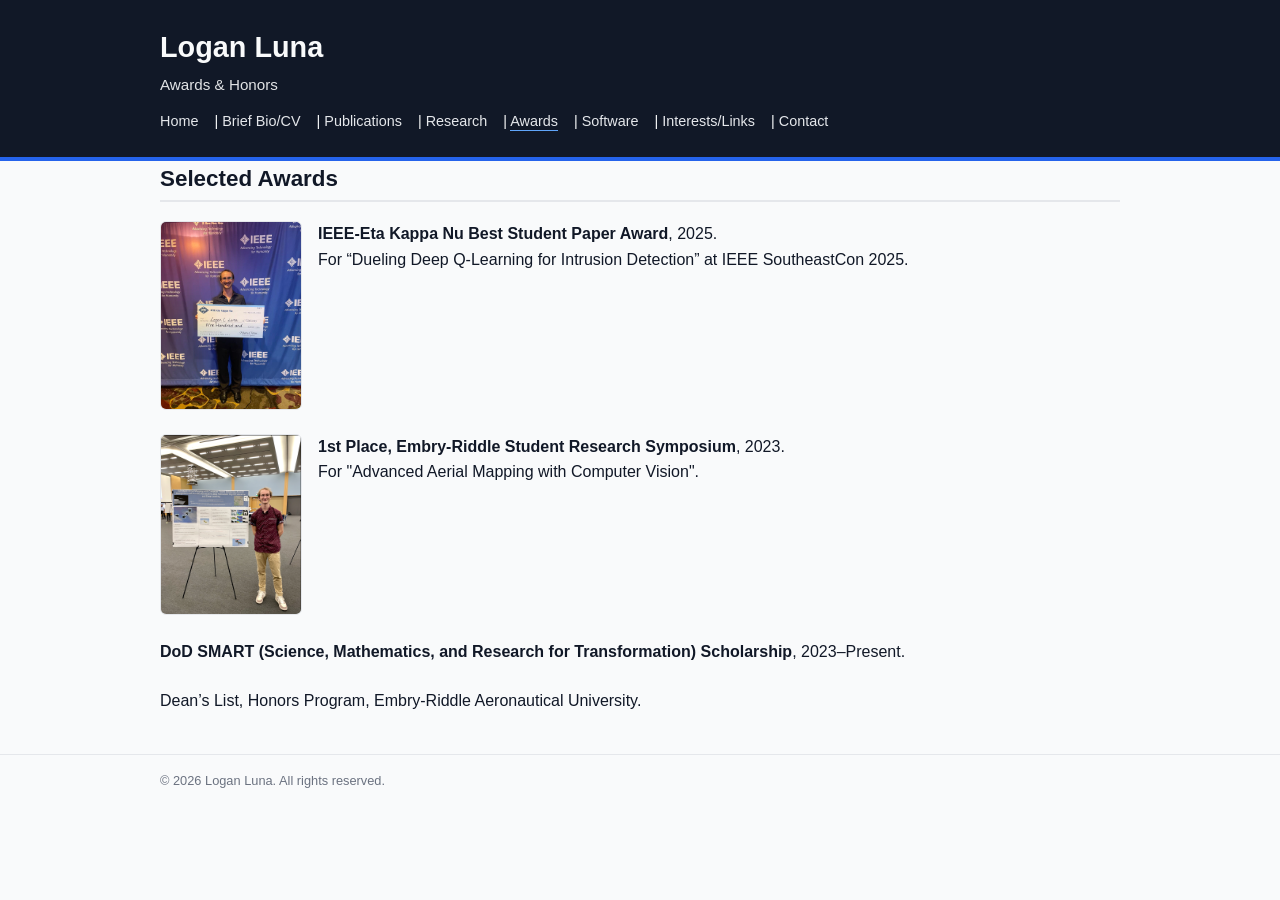
==== awards.html @ 597de24b "Full initial website" ====
<!DOCTYPE html>
<html lang="en">
<head>
  <meta charset="UTF-8">
  <title>Logan Luna – Awards</title>
  <meta name="viewport" content="width=device-width, initial-scale=1">
  <link rel="stylesheet" href="style.css">
</head>
<body>
<header>
  <div class="container">
    <div class="top-bar">
      <div class="name-title">
        <h1>Logan Luna</h1>
        <p>Awards & Honors</p>
      </div>
    </div>
    <nav>
      <a href="index.html">Home</a> |
      <a href="bio.html">Brief Bio/CV</a> |
      <a href="publications.html">Publications</a> |
      <a href="research.html">Research</a> |
      <a href="awards.html" class="active">Awards</a> |
      <a href="software.html">Software</a> |
      <a href="links.html">Interests/Links</a> |
      <a href="contact.html">Contact</a>
    </nav>
  </div>
</header>

<main class="container">
  <section>
    <h2>Selected Awards</h2>
    <ul class="awards-list">

      <!-- IEEE Award -->
      <li class="award-item">
        <img src="pictures/southeastcon.jpg" alt="IEEE SoutheastCon Award" class="award-img">
        <div>
          <span class="item-title">IEEE-Eta Kappa Nu Best Student Paper Award</span>, 2025.<br>
          For “Dueling Deep Q-Learning for Intrusion Detection” at IEEE SoutheastCon 2025.
        </div>
      </li>

      <!-- SRS Award -->
      <li class="award-item">
        <img src="pictures/SRS_LoganLuna.png" alt="Student Research Symposium Award" class="award-img">
        <div>
          <span class="item-title">1st Place, Embry-Riddle Student Research Symposium</span>, 2023.<br>
          For "Advanced Aerial Mapping with Computer Vision".
        </div>
      </li>

      <li class="award-item">
        <div>
          <span class="item-title">DoD SMART (Science, Mathematics, and Research for Transformation) Scholarship</span>, 2023–Present.
        </div>
      </li>

      <li class="award-item">
        <div>
          Dean’s List, Honors Program, Embry-Riddle Aeronautical University.
        </div>
      </li>

    </ul>
  </section>
</main>

<footer>
  <div class="container">
    &copy; <span id="year"></span> Logan Luna. All rights reserved.
  </div>
</footer>

<script>
  document.getElementById("year").textContent = new Date().getFullYear();
</script>

</body>
</html>
---- style.css ----
/* Basic layout and typography */
body {
  font-family: -apple-system, BlinkMacSystemFont, "Segoe UI", sans-serif;
  margin: 0;
  padding: 0;
  background: #f9fafb;
  color: #111827;
  line-height: 1.6;
}

header {
  background: #111827;
  color: #f9fafb;
  padding: 1.5rem 0.5rem;
  border-bottom: 4px solid #2563eb;
}

.container {
  max-width: 960px;
  margin: 0 auto;
  padding: 0 1rem;
}

.top-bar {
  display: flex;
  flex-wrap: wrap;
  align-items: center;
  justify-content: space-between;
  gap: 1rem;
}

.name-title h1 {
  margin: 0;
  font-size: 1.8rem;
}

.name-title p {
  margin: 0.2rem 0 0;
  font-size: 0.95rem;
  opacity: 0.9;
}

nav {
  margin-top: 0.75rem;
  font-size: 0.9rem;
}

nav a {
  color: #e5e7eb;
  text-decoration: none;
  margin-right: 0.75rem;
  border-bottom: 1px solid transparent;
  padding-bottom: 1px;
}

nav a:hover {
  border-color: #fde68a;
}

nav a.active {
  border-color: #60a5fa;
}

main {
  padding: 2rem 0 3rem;
}

section {
  margin-bottom: 2.5rem;
}

section h2 {
  margin-top: 0;
  font-size: 1.4rem;
  border-bottom: 2px solid #e5e7eb;
  padding-bottom: 0.25rem;
}

.two-column {
  display: flex;
  flex-wrap: wrap;
  gap: 1.5rem;
}

.left-column {
  flex: 2;
  min-width: 260px;
}

.right-column {
  flex: 1.4;
  min-width: 220px;
}

.profile-photo {
  width: 100%;
  max-width: 220px;
  border-radius: 4px;
  border: 1px solid #e5e7eb;
  margin-bottom: 0.75rem;
}

ul {
  padding-left: 1.2rem;
  margin-top: 0.25rem;
}

li {
  margin-bottom: 0.25rem;
}

.news-list li {
  margin-bottom: 0.2rem;
}

.subtle {
  font-size: 0.9rem;
  color: #4b5563;
}

.item-title {
  font-weight: 600;
}

.label {
  font-weight: 600;
}

.tagline {
  margin-top: 0.4rem;
  font-size: 0.95rem;
  color: #4b5563;
}

.small {
  font-size: 0.9rem;
}

a {
  color: #1d4ed8;
}

a:hover {
  text-decoration: underline;
}

.contact-list {
  list-style: none;
  padding-left: 0;
}

.contact-list li {
  margin-bottom: 0.2rem;
}

.code-link {
  font-family: "SF Mono", Menlo, Monaco, Consolas, "Liberation Mono",
    "Courier New", monospace;
  font-size: 0.9rem;
  word-break: break-all;
}

footer {
  border-top: 1px solid #e5e7eb;
  padding: 1rem 0;
  font-size: 0.8rem;
  color: #6b7280;
}

@media (max-width: 700px) {
  nav {
    line-height: 1.8;
  }
}

.awards-list {
  list-style: none;
  padding-left: 0;
}

.award-item {
  display: flex;
  align-items: flex-start;
  gap: 1rem;
  margin-bottom: 1.5rem;
}

.award-img {
  width: 140px;
  height: auto;
  border-radius: 6px;
  border: 1px solid #e5e7eb;
}

/* Poster Grid */
.poster-grid {
  display: grid;
  grid-template-columns: repeat(auto-fit, minmax(260px, 1fr));
  gap: 30px;
  margin-top: 25px;
}

/* Poster Container */
.poster-item {
  text-align: center;
  padding: 10px;
}

/* Thumbnail Styling */
.poster-thumb {
  width: 100%;
  max-width: 250px;    /* ensures consistent thumbnail width */
  height: auto;
  max-height: 350px;   /* prevents super tall posters from stretching layout */
  object-fit: contain; /* keeps posters proportional */
  border-radius: 8px;
  border: 1px solid #ccc;
  background: #fafafa;
  box-shadow: 0px 2px 6px rgba(0, 0, 0, 0.15);
  margin: 0 auto;
  display: block;
  cursor: pointer;
  transition: transform 0.2s ease;
}

.poster-thumb:hover {
  transform: scale(1.03);
}

.pdf-container {
  width: 100%;
  height: 900px;           /* adjust as needed */
  margin-top: 20px;
  border: 1px solid #ccc;
}

.pdf-container embed {
  width: 100%;
  height: 100%;
}
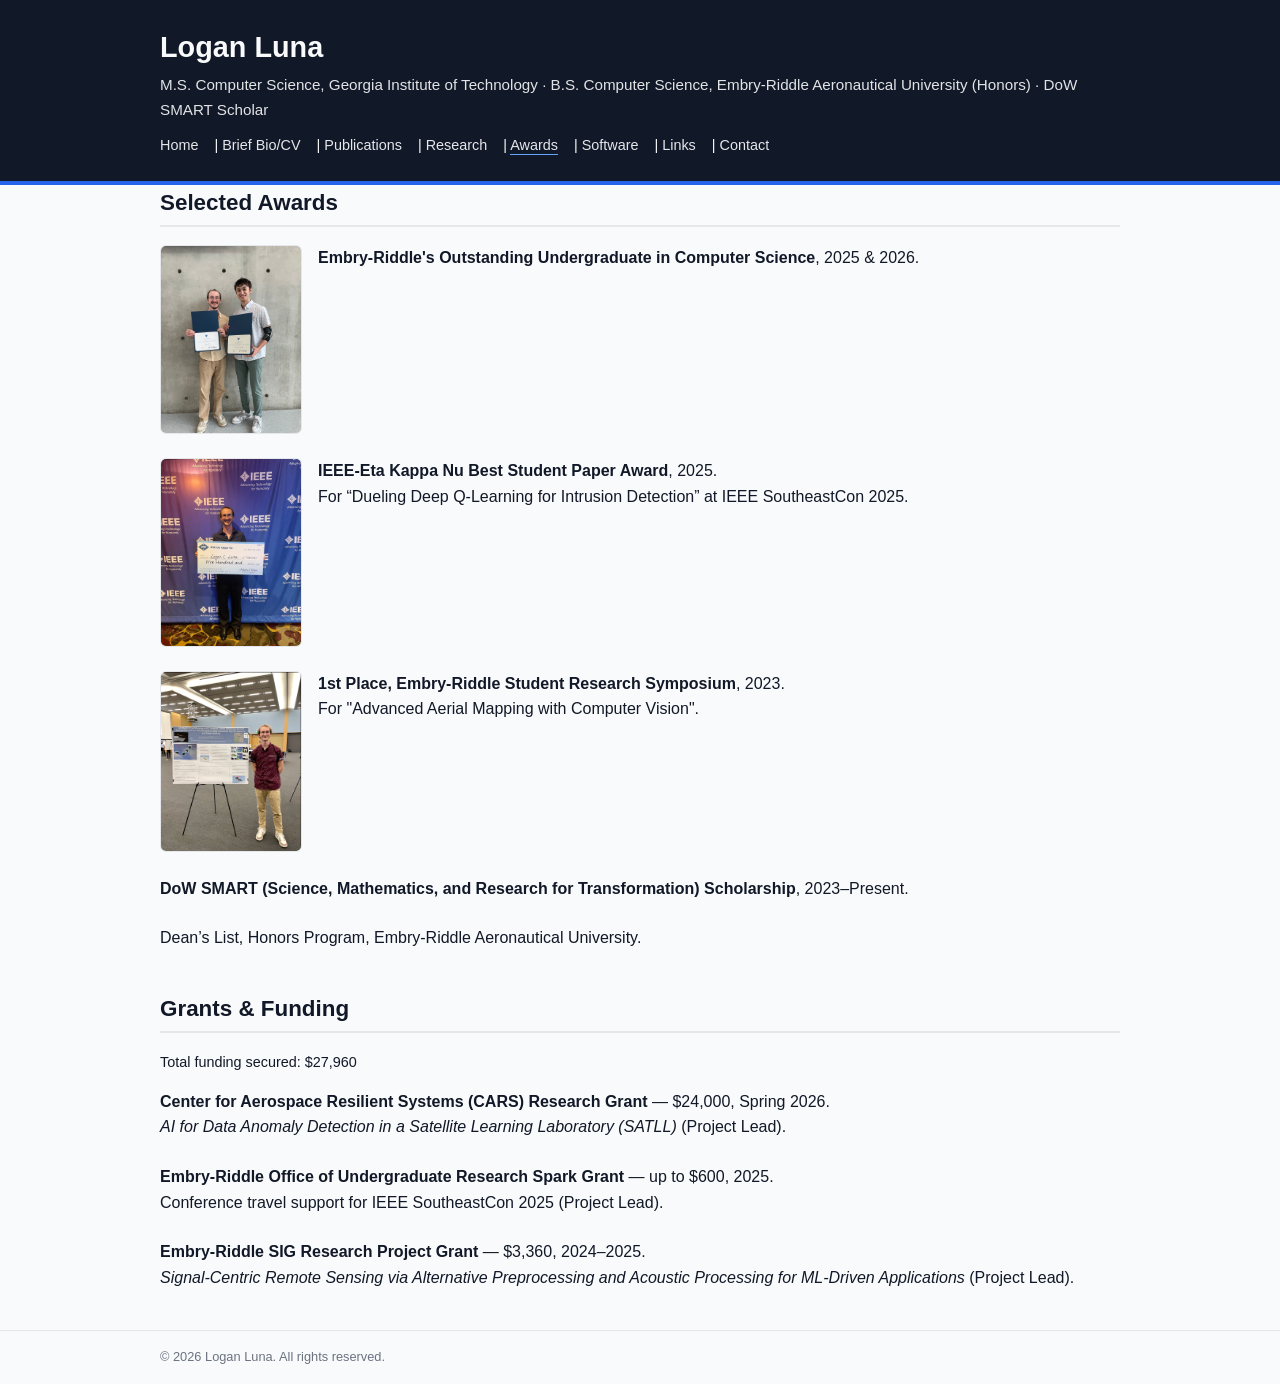
==== commit a5eba153: "Updating for 2026:" ====
--- a/awards.html
+++ b/awards.html
@@ -4,6 +4,16 @@
   <meta charset="UTF-8">
   <title>Logan Luna – Awards</title>
   <meta name="viewport" content="width=device-width, initial-scale=1">
+  <link rel="icon" href="pictures/favicon.svg" type="image/svg+xml">
+  <!-- Google tag (gtag.js) -->
+  <script async src="https://www.googletagmanager.com/gtag/js?id=G-R2EEYCKBCG"></script>
+  <script>
+    window.dataLayer = window.dataLayer || [];
+    function gtag(){dataLayer.push(arguments);}
+    gtag('js', new Date());
+
+    gtag('config', 'G-R2EEYCKBCG');
+  </script>
   <link rel="stylesheet" href="style.css">
 </head>
 <body>
@@ -12,7 +22,7 @@
     <div class="top-bar">
       <div class="name-title">
         <h1>Logan Luna</h1>
-        <p>Awards & Honors</p>
+        <p>M.S. Computer Science, Georgia Institute of Technology · B.S. Computer Science, Embry-Riddle Aeronautical University (Honors) · DoW SMART Scholar</p>
       </div>
     </div>
     <nav>
@@ -22,7 +32,7 @@
       <a href="research.html">Research</a> |
       <a href="awards.html" class="active">Awards</a> |
       <a href="software.html">Software</a> |
-      <a href="links.html">Interests/Links</a> |
+      <a href="links.html">Links</a> |
       <a href="contact.html">Contact</a>
     </nav>
   </div>
@@ -32,6 +42,14 @@
   <section>
     <h2>Selected Awards</h2>
     <ul class="awards-list">
+
+      <!-- Outstanding Undergraduate -->
+      <li class="award-item">
+        <img src="pictures/Outstanding_Award.jpeg" alt="Outstanding Undergraduate in Computer Science Award" class="award-img">
+        <div>
+          <span class="item-title">Embry-Riddle's Outstanding Undergraduate in Computer Science</span>, 2025 &amp; 2026.
+        </div>
+      </li>
 
       <!-- IEEE Award -->
       <li class="award-item">
@@ -53,7 +71,7 @@
 
       <li class="award-item">
         <div>
-          <span class="item-title">DoD SMART (Science, Mathematics, and Research for Transformation) Scholarship</span>, 2023–Present.
+          <span class="item-title">DoW SMART (Science, Mathematics, and Research for Transformation) Scholarship</span>, 2023–Present.
         </div>
       </li>
 
@@ -63,6 +81,31 @@
         </div>
       </li>
 
+    </ul>
+  </section>
+
+  <section>
+    <h2>Grants &amp; Funding</h2>
+    <p class="small">Total funding secured: $27,960</p>
+    <ul class="awards-list">
+      <li class="award-item">
+        <div>
+          <span class="item-title">Center for Aerospace Resilient Systems (CARS) Research Grant</span> — $24,000, Spring 2026.<br>
+          <em>AI for Data Anomaly Detection in a Satellite Learning Laboratory (SATLL)</em> (Project Lead).
+        </div>
+      </li>
+      <li class="award-item">
+        <div>
+          <span class="item-title">Embry-Riddle Office of Undergraduate Research Spark Grant</span> — up to $600, 2025.<br>
+          Conference travel support for IEEE SoutheastCon 2025 (Project Lead).
+        </div>
+      </li>
+      <li class="award-item">
+        <div>
+          <span class="item-title">Embry-Riddle SIG Research Project Grant</span> — $3,360, 2024–2025.<br>
+          <em>Signal-Centric Remote Sensing via Alternative Preprocessing and Acoustic Processing for ML-Driven Applications</em> (Project Lead).
+        </div>
+      </li>
     </ul>
   </section>
 </main>
--- a/style.css
+++ b/style.css
@@ -227,6 +227,25 @@
   transform: scale(1.03);
 }
 
+.bio-photo {
+  width: 100%;
+  max-width: 340px;
+  border-radius: 6px;
+  border: 1px solid #e5e7eb;
+  display: block;
+  margin: 0.75rem 0;
+}
+
+.banner-photo {
+  width: 100%;
+  max-width: 100%;
+  height: auto;
+  border-radius: 6px;
+  border: 1px solid #e5e7eb;
+  display: block;
+  margin-bottom: 1rem;
+}
+
 .pdf-container {
   width: 100%;
   height: 900px;           /* adjust as needed */
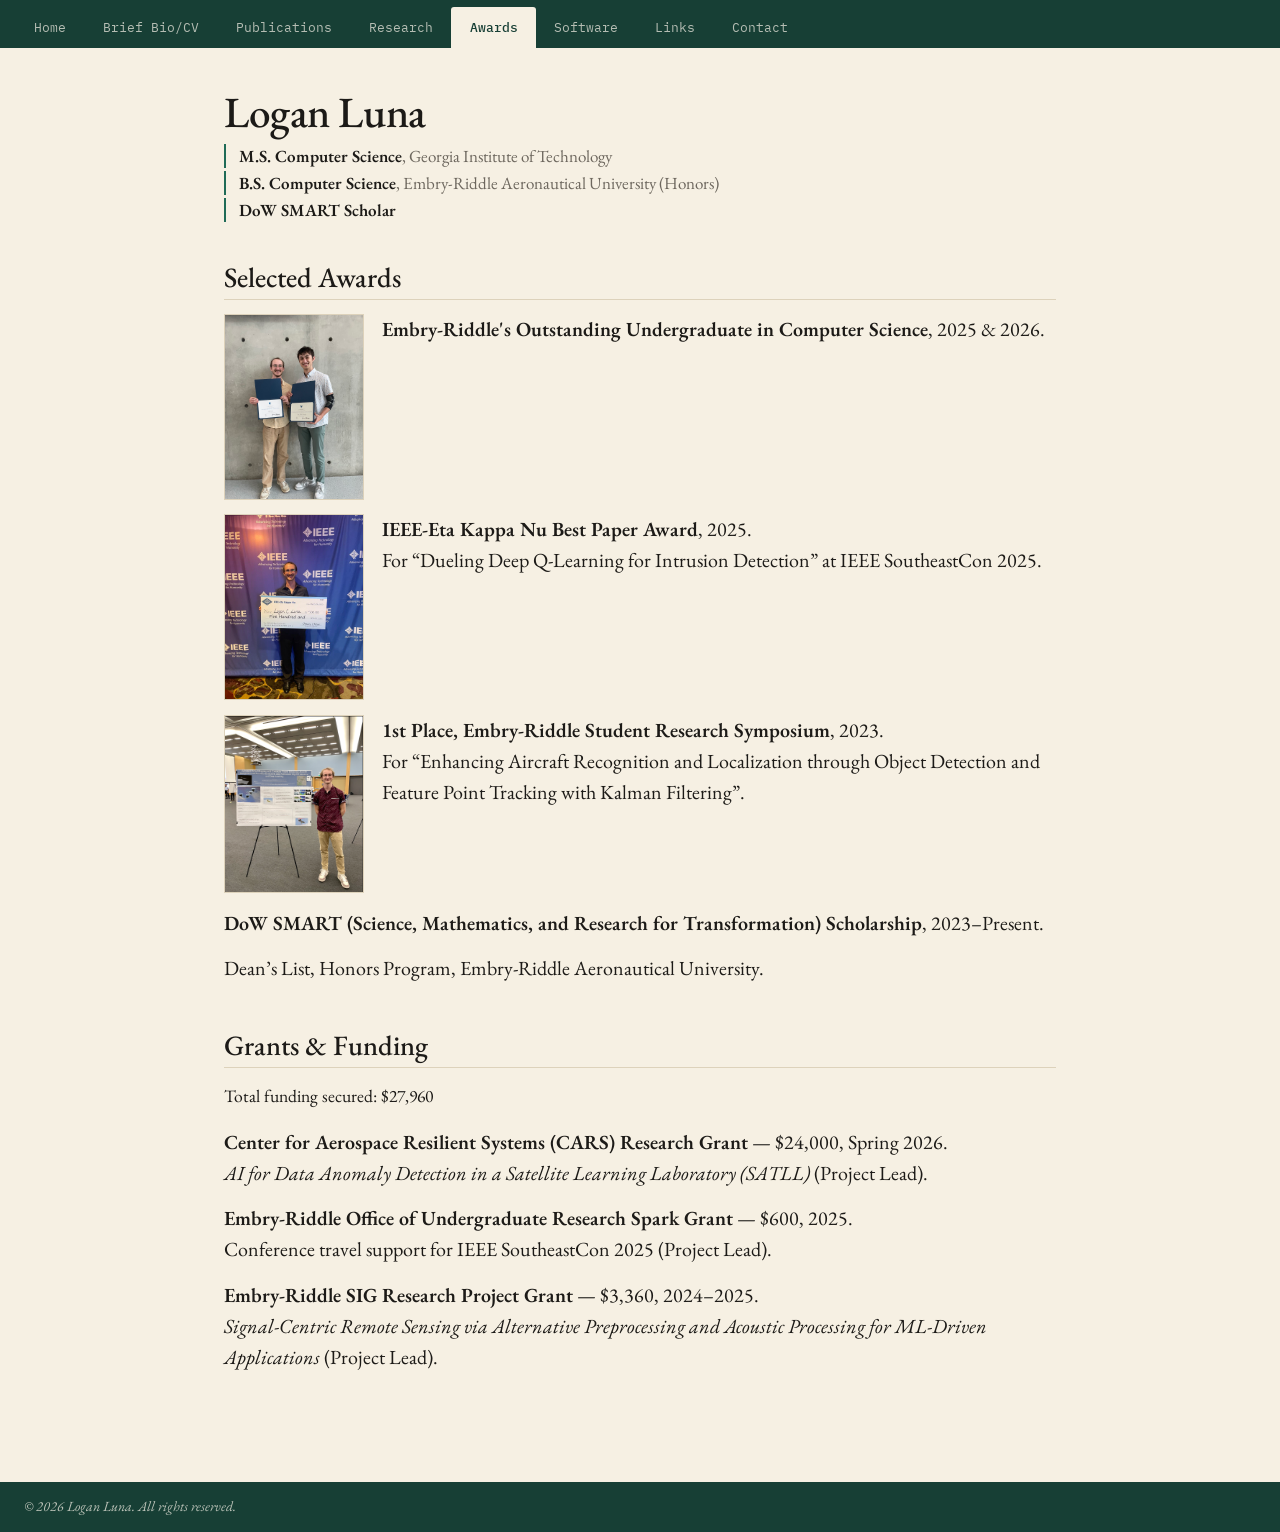
==== commit 1ff1276c: "New styling" ====
--- a/awards.html
+++ b/awards.html
@@ -14,31 +14,33 @@
 
     gtag('config', 'G-R2EEYCKBCG');
   </script>
+  <link rel="preconnect" href="https://fonts.googleapis.com">
+  <link rel="preconnect" href="https://fonts.gstatic.com" crossorigin>
+  <link href="https://fonts.googleapis.com/css2?family=EB+Garamond:ital,wght@0,400;0,500;0,600;1,400&family=IBM+Plex+Mono:wght@400;500&display=swap" rel="stylesheet">
   <link rel="stylesheet" href="style.css">
 </head>
 <body>
-<header>
-  <div class="container">
-    <div class="top-bar">
-      <div class="name-title">
-        <h1>Logan Luna</h1>
-        <p>M.S. Computer Science, Georgia Institute of Technology · B.S. Computer Science, Embry-Riddle Aeronautical University (Honors) · DoW SMART Scholar</p>
-      </div>
-    </div>
-    <nav>
-      <a href="index.html">Home</a> |
-      <a href="bio.html">Brief Bio/CV</a> |
-      <a href="publications.html">Publications</a> |
-      <a href="research.html">Research</a> |
-      <a href="awards.html" class="active">Awards</a> |
-      <a href="software.html">Software</a> |
-      <a href="links.html">Links</a> |
-      <a href="contact.html">Contact</a>
-    </nav>
-  </div>
-</header>
+<nav class="tabs" aria-label="Site">
+  <a href="index.html">Home</a>
+  <a href="bio.html">Brief Bio/CV</a>
+  <a href="publications.html">Publications</a>
+  <a href="research.html">Research</a>
+  <a href="awards.html" class="on" aria-current="page">Awards</a>
+  <a href="software.html">Software</a>
+  <a href="links.html">Links</a>
+  <a href="contact.html">Contact</a>
+</nav>
 
-<main class="container">
+<main class="page">
+  <header class="page-head">
+    <a class="site-name" href="index.html">Logan Luna</a>
+    <ul class="role">
+      <li><b>M.S. Computer Science</b>, Georgia Institute of Technology</li>
+      <li><b>B.S. Computer Science</b>, Embry-Riddle Aeronautical University (Honors)</li>
+      <li><b>DoW SMART Scholar</b></li>
+    </ul>
+  </header>
+
   <section>
     <h2>Selected Awards</h2>
     <ul class="awards-list">
@@ -55,7 +57,7 @@
       <li class="award-item">
         <img src="pictures/southeastcon.jpg" alt="IEEE SoutheastCon Award" class="award-img">
         <div>
-          <span class="item-title">IEEE-Eta Kappa Nu Best Student Paper Award</span>, 2025.<br>
+          <span class="item-title">IEEE-Eta Kappa Nu Best Paper Award</span>, 2025.<br>
           For “Dueling Deep Q-Learning for Intrusion Detection” at IEEE SoutheastCon 2025.
         </div>
       </li>
@@ -65,7 +67,7 @@
         <img src="pictures/SRS_LoganLuna.png" alt="Student Research Symposium Award" class="award-img">
         <div>
           <span class="item-title">1st Place, Embry-Riddle Student Research Symposium</span>, 2023.<br>
-          For "Advanced Aerial Mapping with Computer Vision".
+          For “Enhancing Aircraft Recognition and Localization through Object Detection and Feature Point Tracking with Kalman Filtering”.
         </div>
       </li>
 
@@ -96,7 +98,7 @@
       </li>
       <li class="award-item">
         <div>
-          <span class="item-title">Embry-Riddle Office of Undergraduate Research Spark Grant</span> — up to $600, 2025.<br>
+          <span class="item-title">Embry-Riddle Office of Undergraduate Research Spark Grant</span> — $600, 2025.<br>
           Conference travel support for IEEE SoutheastCon 2025 (Project Lead).
         </div>
       </li>
@@ -111,9 +113,7 @@
 </main>
 
 <footer>
-  <div class="container">
-    &copy; <span id="year"></span> Logan Luna. All rights reserved.
-  </div>
+  &copy; <span id="year"></span> Logan Luna. All rights reserved.
 </footer>
 
 <script>
--- a/style.css
+++ b/style.css
@@ -1,259 +1,207 @@
-/* Basic layout and typography */
+/* ---------- Tokens ---------- */
+:root {
+  --paper: #f6f0e3;
+  --panel: #ece3cf;
+  --deep: #173f35;
+  --deep-ink: #f3efe4;
+  --ink: #1c1a17;
+  --soft: #6d675e;
+  --rule: #ddd2bb;
+  --accent: #1f6b57;
+  --pending: #b7791f;
+  --serif: "EB Garamond", Garamond, Georgia, serif;
+  --mono: "IBM Plex Mono", ui-monospace, Menlo, monospace;
+}
+
+/* ---------- Base ---------- */
+* { box-sizing: border-box; }
+html { -webkit-text-size-adjust: 100%; }
 body {
-  font-family: -apple-system, BlinkMacSystemFont, "Segoe UI", sans-serif;
   margin: 0;
-  padding: 0;
-  background: #f9fafb;
-  color: #111827;
-  line-height: 1.6;
-}
-
-header {
-  background: #111827;
-  color: #f9fafb;
-  padding: 1.5rem 0.5rem;
-  border-bottom: 4px solid #2563eb;
-}
-
-.container {
-  max-width: 960px;
-  margin: 0 auto;
-  padding: 0 1rem;
-}
-
-.top-bar {
+  min-height: 100vh;
   display: flex;
-  flex-wrap: wrap;
-  align-items: center;
-  justify-content: space-between;
-  gap: 1rem;
-}
-
-.name-title h1 {
-  margin: 0;
-  font-size: 1.8rem;
-}
-
-.name-title p {
-  margin: 0.2rem 0 0;
-  font-size: 0.95rem;
-  opacity: 0.9;
-}
-
-nav {
-  margin-top: 0.75rem;
-  font-size: 0.9rem;
-}
-
-nav a {
-  color: #e5e7eb;
-  text-decoration: none;
-  margin-right: 0.75rem;
-  border-bottom: 1px solid transparent;
-  padding-bottom: 1px;
-}
-
-nav a:hover {
-  border-color: #fde68a;
-}
-
-nav a.active {
-  border-color: #60a5fa;
-}
-
-main {
-  padding: 2rem 0 3rem;
-}
-
-section {
-  margin-bottom: 2.5rem;
-}
-
-section h2 {
-  margin-top: 0;
-  font-size: 1.4rem;
-  border-bottom: 2px solid #e5e7eb;
-  padding-bottom: 0.25rem;
-}
-
-.two-column {
+  flex-direction: column;
+  background: var(--paper);
+  color: var(--ink);
+  font-family: var(--serif);
+  font-size: 20px;
+  line-height: 1.55;
+}
+a { color: var(--accent); text-decoration: none; border-bottom: 1px solid rgba(31, 107, 87, .45); }
+a:hover { border-bottom-color: var(--accent); }
+a:has(> img) { border-bottom: 0; }
+p { margin: 0 0 1em; }
+ul, ol { padding-left: 1.3rem; margin: .25rem 0 1em; }
+li { margin-bottom: .35rem; }
+img { max-width: 100%; height: auto; }
+
+/* ---------- Tab navigation ---------- */
+.tabs {
   display: flex;
-  flex-wrap: wrap;
-  gap: 1.5rem;
-}
-
-.left-column {
-  flex: 2;
-  min-width: 260px;
-}
-
-.right-column {
-  flex: 1.4;
-  min-width: 220px;
-}
-
-.profile-photo {
-  width: 100%;
-  max-width: 220px;
-  border-radius: 4px;
-  border: 1px solid #e5e7eb;
-  margin-bottom: 0.75rem;
-}
-
-ul {
-  padding-left: 1.2rem;
-  margin-top: 0.25rem;
-}
-
-li {
-  margin-bottom: 0.25rem;
-}
-
-.news-list li {
-  margin-bottom: 0.2rem;
-}
-
-.subtle {
-  font-size: 0.9rem;
-  color: #4b5563;
-}
-
-.item-title {
-  font-weight: 600;
-}
-
-.label {
-  font-weight: 600;
-}
-
-.tagline {
-  margin-top: 0.4rem;
-  font-size: 0.95rem;
-  color: #4b5563;
-}
-
-.small {
-  font-size: 0.9rem;
-}
-
-a {
-  color: #1d4ed8;
-}
-
-a:hover {
-  text-decoration: underline;
-}
-
-.contact-list {
-  list-style: none;
-  padding-left: 0;
-}
-
-.contact-list li {
-  margin-bottom: 0.2rem;
-}
-
-.code-link {
-  font-family: "SF Mono", Menlo, Monaco, Consolas, "Liberation Mono",
-    "Courier New", monospace;
-  font-size: 0.9rem;
-  word-break: break-all;
-}
-
-footer {
-  border-top: 1px solid #e5e7eb;
-  padding: 1rem 0;
-  font-size: 0.8rem;
-  color: #6b7280;
-}
-
-@media (max-width: 700px) {
-  nav {
-    line-height: 1.8;
-  }
-}
-
-.awards-list {
-  list-style: none;
-  padding-left: 0;
-}
-
-.award-item {
-  display: flex;
-  align-items: flex-start;
-  gap: 1rem;
-  margin-bottom: 1.5rem;
-}
-
-.award-img {
-  width: 140px;
-  height: auto;
-  border-radius: 6px;
-  border: 1px solid #e5e7eb;
-}
-
-/* Poster Grid */
+  overflow-x: auto;
+  scrollbar-width: none;
+  background: var(--deep);
+  font-family: var(--mono);
+  font-size: 13px;
+  padding: .45rem 1rem 0;
+}
+.tabs::-webkit-scrollbar { display: none; }
+.tabs a {
+  flex: none;
+  padding: .65rem 1.15rem;
+  color: rgba(243, 239, 228, .72);
+  border: 0;
+  border-radius: 3px 3px 0 0;
+}
+.tabs a:hover { color: var(--deep-ink); background: rgba(255, 255, 255, .08); }
+.tabs a.on { color: var(--deep); background: var(--paper); font-weight: 500; }
+
+/* ---------- Shared type ---------- */
+h1 { font-weight: 500; font-size: clamp(2.6rem, 6vw, 3.6rem); line-height: 1; margin: 0 0 .5rem; letter-spacing: -.01em; }
+.role { list-style: none; padding: 0; margin: .5rem 0 2.2rem; font-size: 18px; line-height: 1.45; color: var(--soft); }
+.role li { margin: 0 0 .15rem; padding-left: .8rem; border-left: 2px solid var(--accent); }
+.role b { color: var(--ink); font-weight: 600; }
+
+/* small-caps green label heading (home h2, subpage h3) */
+.home h2,
+.page h3 {
+  font-weight: 500; font-size: 1.05rem;
+  font-variant: small-caps; text-transform: lowercase; letter-spacing: .06em;
+  color: var(--accent);
+  margin: 2.2rem 0 .4rem;
+}
+
+/* ---------- Home ---------- */
+body > main, .wrap { flex: 1 0 auto; width: 100%; }
+/* panel runs to the right edge; content stays centered in a 1180px frame */
+.wrap {
+  display: grid;
+  grid-template-columns: minmax(0, 1fr) max(360px, calc((100vw - 1180px) / 2 + 360px));
+}
+.home { padding: 3rem 3.5rem 4rem max(3.5rem, calc((100vw - 1180px) / 2 + 3.5rem)); min-width: 0; }
+.side > .sticky { max-width: 310px; }
+.home > * { max-width: 640px; }
+.lede::first-line { font-variant: small-caps; letter-spacing: .03em; }
+
+ol.dirs { padding-left: 1.4rem; }
+ol.dirs li { padding-left: .2rem; }
+ol.dirs li::marker { font-family: var(--mono); font-size: .7em; color: var(--accent); font-weight: 500; }
+
+.side {
+  background: var(--panel);
+  border-left: 1px solid var(--rule);
+  padding: 2.4rem 1.6rem 3rem;
+}
+.sticky { position: sticky; top: 1.5rem; }
+.side-label {
+  font-family: var(--mono); font-size: 11.5px; font-weight: 500;
+  color: var(--accent); letter-spacing: .04em; text-transform: uppercase;
+  margin: 1.8rem 0 .6rem;
+}
+.photo { display: block; width: 100%; max-width: 220px; border: 1px solid var(--rule); }
+
+.contact { list-style: none; padding: 0; margin: 0; font-size: 16.5px; }
+.contact li { display: grid; grid-template-columns: 4.8rem 1fr; padding: .12rem 0; margin: 0; }
+.contact span { font-family: var(--mono); font-size: 12px; color: var(--soft); padding-top: .2rem; }
+.contact a { overflow-wrap: anywhere; }
+
+.news { list-style: none; margin: 0; padding: 0; max-height: 470px; overflow-y: auto; }
+.news li {
+  border-left: 2px solid var(--accent);
+  padding: .1rem 0 .1rem .85rem;
+  margin-bottom: .75rem;
+  font-size: 16.5px;
+  line-height: 1.4;
+}
+.news li.pending { border-left-color: var(--pending); }
+.news time { display: block; font-family: var(--mono); font-size: 11.5px; color: var(--soft); }
+
+/* ---------- Subpages ---------- */
+.page { max-width: 880px; margin: 0 auto; padding: 2.6rem 1.5rem 4rem; }
+.page-head { margin-bottom: 2.4rem; }
+.page-head .site-name {
+  font-size: clamp(2rem, 5vw, 2.7rem); font-weight: 500; line-height: 1;
+  color: var(--ink); border: 0; letter-spacing: -.01em;
+}
+.page-head .role { margin: .5rem 0 0; font-size: 17px; }
+
+.page section { margin-bottom: 2.8rem; }
+.page h2 {
+  font-weight: 500;
+  font-size: 1.75rem;
+  line-height: 1.15;
+  margin: 0 0 .9rem;
+  padding-bottom: .35rem;
+  border-bottom: 1px solid var(--rule);
+}
+.page > section > ul > li,
+.page section > ul > li { margin-bottom: .9rem; }
+
+/* ---------- Legacy content classes ---------- */
+.item-title { font-weight: 600; }
+.label { font-weight: 600; }
+.small { font-size: .88em; }
+.subtle { font-size: .9em; color: var(--soft); }
+.code-link, .code-link a { font-family: var(--mono); font-size: 13.5px; word-break: break-all; }
+
+.contact-list { list-style: none; padding-left: 0; }
+
+.awards-list { list-style: none; padding-left: 0; }
+.award-item { display: flex; align-items: flex-start; gap: 1.1rem; margin-bottom: 1.4rem; }
+.award-img { width: 140px; flex: none; border: 1px solid var(--rule); }
+
+.bio-photo { width: 100%; max-width: 360px; display: block; margin: .8rem 0 1.2rem; border: 1px solid var(--rule); }
+.banner-photo { width: 100%; display: block; margin-bottom: 1rem; border: 1px solid var(--rule); }
+
+.pdf-container { width: 100%; height: 900px; margin-top: 1.2rem; border: 1px solid var(--rule); }
+.pdf-container embed { width: 100%; height: 100%; }
+
 .poster-grid {
   display: grid;
-  grid-template-columns: repeat(auto-fit, minmax(260px, 1fr));
-  gap: 30px;
-  margin-top: 25px;
-}
-
-/* Poster Container */
-.poster-item {
-  text-align: center;
-  padding: 10px;
-}
-
-/* Thumbnail Styling */
+  grid-template-columns: repeat(auto-fill, minmax(250px, 1fr));
+  gap: 2rem 1.6rem;
+  margin-top: 1.5rem;
+}
+.poster-item { display: flex; flex-direction: column; }
+.poster-item h3 {
+  font-size: 1.05rem; font-weight: 600; font-variant: normal; text-transform: none;
+  letter-spacing: 0; color: var(--ink); line-height: 1.25; margin: 0 0 .4rem;
+}
+.poster-item p { font-size: 16px; line-height: 1.45; color: var(--soft); }
+.poster-item a { margin-top: auto; }
 .poster-thumb {
+  display: block;
   width: 100%;
-  max-width: 250px;    /* ensures consistent thumbnail width */
-  height: auto;
-  max-height: 350px;   /* prevents super tall posters from stretching layout */
-  object-fit: contain; /* keeps posters proportional */
-  border-radius: 8px;
-  border: 1px solid #ccc;
-  background: #fafafa;
-  box-shadow: 0px 2px 6px rgba(0, 0, 0, 0.15);
-  margin: 0 auto;
-  display: block;
-  cursor: pointer;
-  transition: transform 0.2s ease;
-}
-
-.poster-thumb:hover {
-  transform: scale(1.03);
-}
-
-.bio-photo {
-  width: 100%;
-  max-width: 340px;
-  border-radius: 6px;
-  border: 1px solid #e5e7eb;
-  display: block;
-  margin: 0.75rem 0;
-}
-
-.banner-photo {
-  width: 100%;
-  max-width: 100%;
-  height: auto;
-  border-radius: 6px;
-  border: 1px solid #e5e7eb;
-  display: block;
-  margin-bottom: 1rem;
-}
-
-.pdf-container {
-  width: 100%;
-  height: 900px;           /* adjust as needed */
-  margin-top: 20px;
-  border: 1px solid #ccc;
-}
-
-.pdf-container embed {
-  width: 100%;
-  height: 100%;
-}
+  max-height: 340px;
+  object-fit: contain;
+  background: var(--panel);
+  border: 1px solid var(--rule);
+  transition: border-color .15s;
+}
+.poster-thumb:hover { border-color: var(--accent); }
+
+/* ---------- Footer ---------- */
+footer {
+  background: var(--deep);
+  padding: .9rem 1.5rem;
+  font-size: 14px; font-style: italic; color: rgba(243, 239, 228, .75);
+}
+
+/* ---------- Responsive ---------- */
+@media (max-width: 920px) {
+  .wrap { grid-template-columns: 1fr; }
+  .home { padding: 2.2rem 1.5rem 2.5rem; }
+  .side > .sticky { max-width: none; }
+  .side { border-left: 0; border-top: 1px solid var(--rule); }
+  .sticky { position: static; }
+  .news { max-height: none; }
+}
+@media (max-width: 560px) {
+  body { font-size: 18.5px; }
+  .home { padding: 1.8rem 16px 2rem; }
+  .side { padding: 1.8rem 16px 2.2rem; }
+  .page { padding: 1.8rem 16px 3rem; }
+  footer { padding: .8rem 16px; }
+  .award-item { flex-direction: column; }
+  .pdf-container { height: 70vh; }
+}
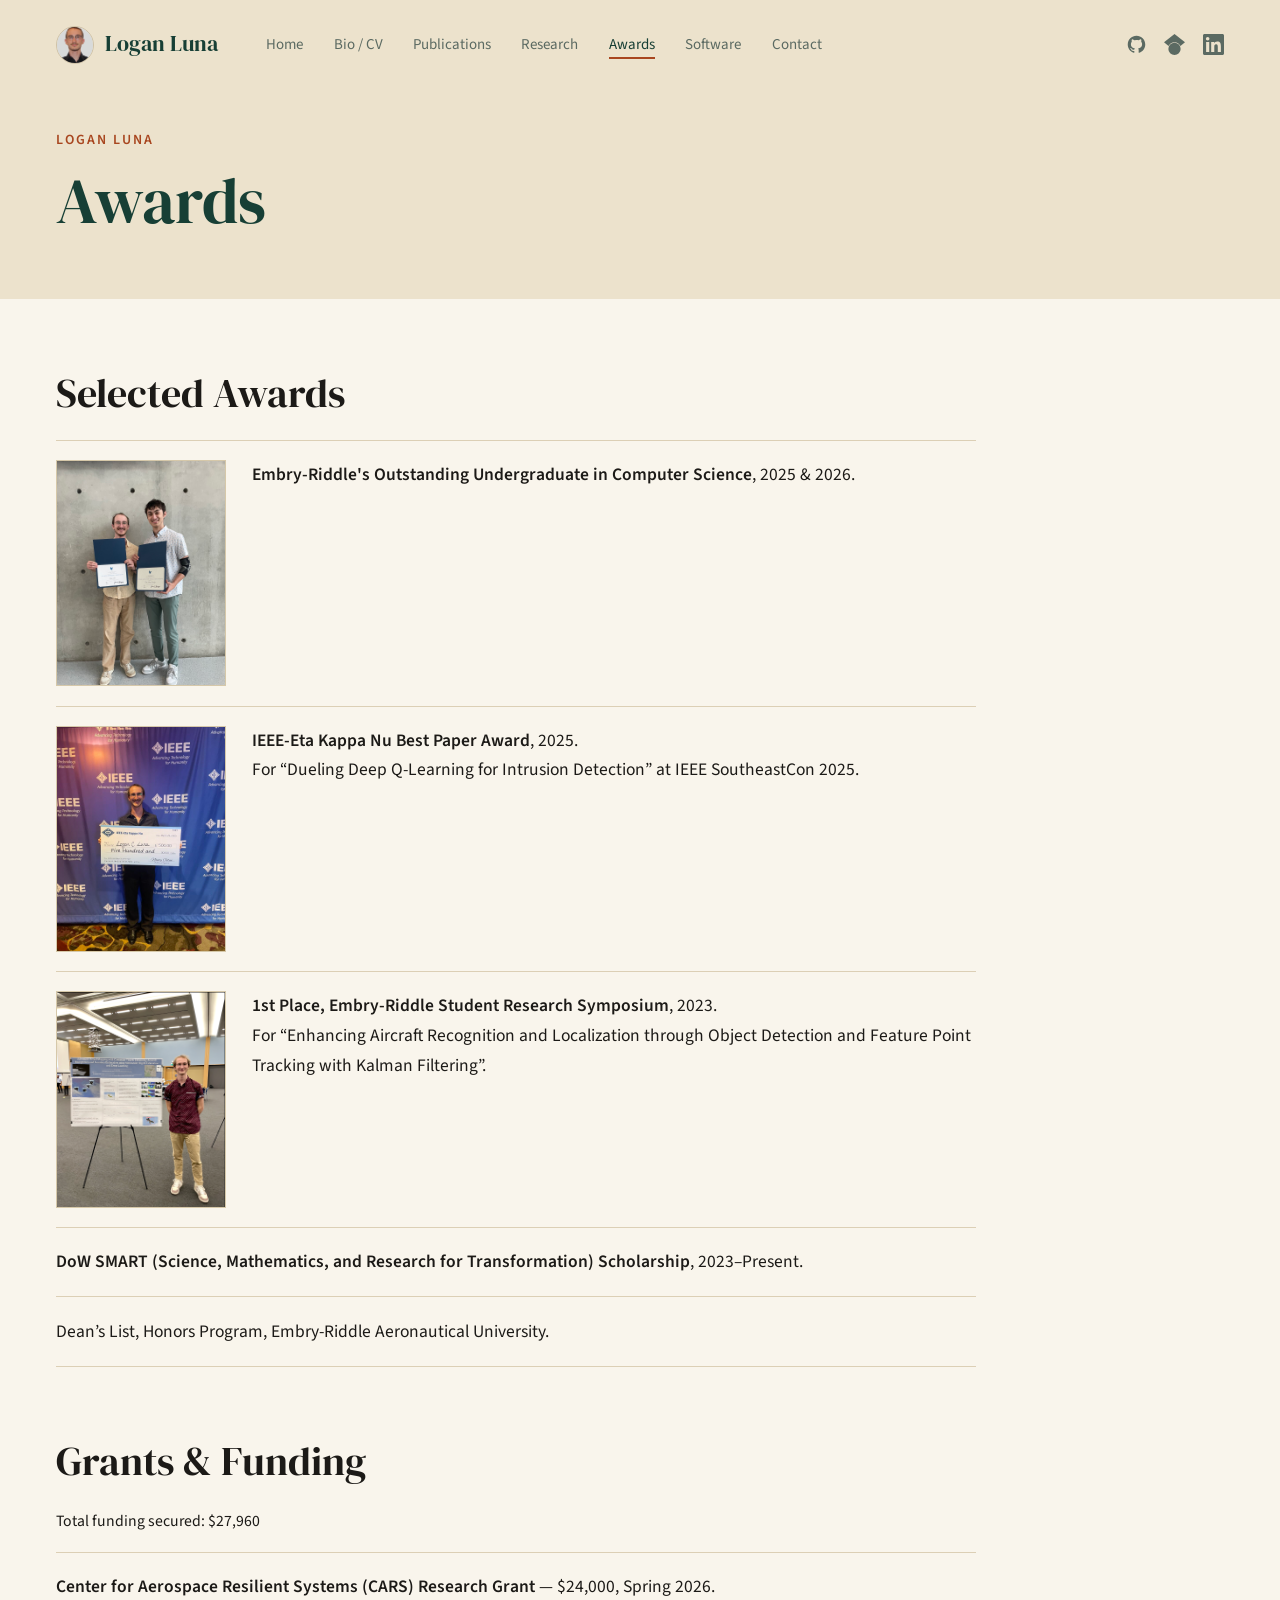
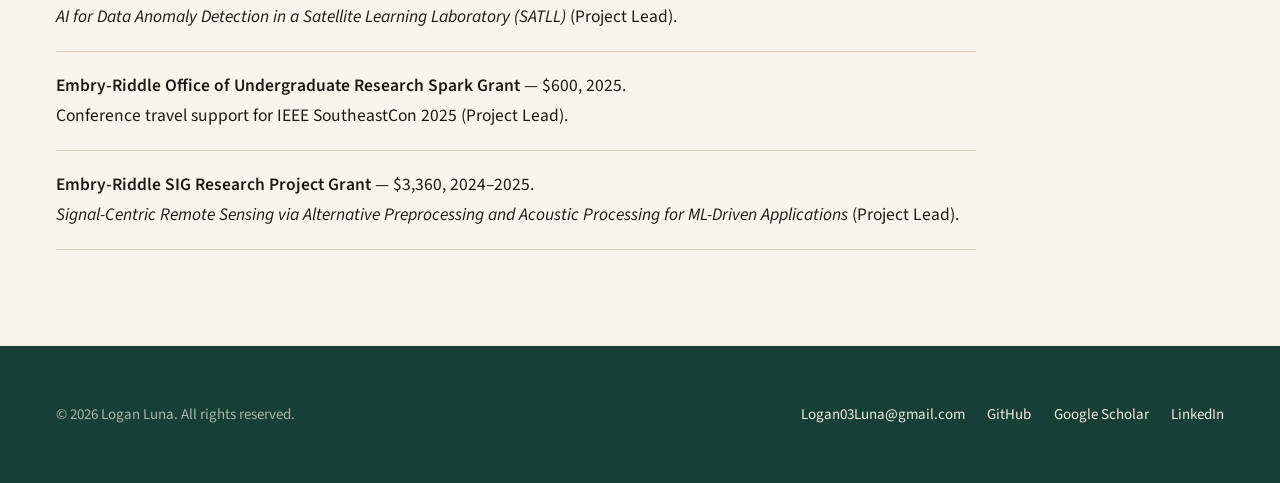
==== commit 86a8210d: "Redesign site: paper and forest-green theme, AIProver replay hero, debris globe" ====
--- a/awards.html
+++ b/awards.html
@@ -5,6 +5,8 @@
   <title>Logan Luna – Awards</title>
   <meta name="viewport" content="width=device-width, initial-scale=1">
   <link rel="icon" href="pictures/favicon.svg" type="image/svg+xml">
+  <link rel="icon" href="pictures/favicon-32.png" type="image/png" sizes="32x32">
+  <link rel="apple-touch-icon" href="pictures/apple-touch-icon.png">
   <!-- Google tag (gtag.js) -->
   <script async src="https://www.googletagmanager.com/gtag/js?id=G-R2EEYCKBCG"></script>
   <script>
@@ -16,30 +18,36 @@
   </script>
   <link rel="preconnect" href="https://fonts.googleapis.com">
   <link rel="preconnect" href="https://fonts.gstatic.com" crossorigin>
-  <link href="https://fonts.googleapis.com/css2?family=EB+Garamond:ital,wght@0,400;0,500;0,600;1,400&family=IBM+Plex+Mono:wght@400;500&display=swap" rel="stylesheet">
+  <link href="https://fonts.googleapis.com/css2?family=DM+Serif+Display:ital@0;1&family=Source+Sans+3:ital,wght@0,300;0,400;0,600;0,700;1,400&display=swap" rel="stylesheet">
   <link rel="stylesheet" href="style.css">
 </head>
 <body>
-<nav class="tabs" aria-label="Site">
-  <a href="index.html">Home</a>
-  <a href="bio.html">Brief Bio/CV</a>
-  <a href="publications.html">Publications</a>
-  <a href="research.html">Research</a>
-  <a href="awards.html" class="on" aria-current="page">Awards</a>
-  <a href="software.html">Software</a>
-  <a href="links.html">Links</a>
-  <a href="contact.html">Contact</a>
-</nav>
+<div class="top">
+  <header class="row top-bar">
+    <a class="brand" href="index.html"><img src="pictures/HeadShot_Cropped.png" alt="">Logan Luna</a>
+    <nav class="menu" aria-label="Site">
+      <a href="index.html">Home</a>
+      <a href="bio.html">Bio / CV</a>
+      <a href="publications.html">Publications</a>
+      <a href="research.html">Research</a>
+      <a href="awards.html" class="on" aria-current="page">Awards</a>
+      <a href="software.html">Software</a>
+      <a href="contact.html">Contact</a>
+      <span class="social">
+        <a href="https://github.com/Logan-Cole-Luna" aria-label="GitHub"><svg viewBox="0 0 24 24"><path d="M12 2C6.477 2 2 6.484 2 12.017c0 4.425 2.865 8.18 6.839 9.504.5.092.682-.217.682-.483 0-.237-.008-.868-.013-1.703-2.782.605-3.369-1.343-3.369-1.343-.454-1.158-1.11-1.466-1.11-1.466-.908-.62.069-.608.069-.608 1.003.07 1.531 1.032 1.531 1.032.892 1.53 2.341 1.088 2.91.832.092-.647.35-1.088.636-1.338-2.22-.253-4.555-1.113-4.555-4.951 0-1.093.39-1.988 1.029-2.688-.103-.253-.446-1.272.098-2.65 0 0 .84-.27 2.75 1.026A9.564 9.564 0 0 1 12 6.844c.85.004 1.705.115 2.504.337 1.909-1.296 2.747-1.027 2.747-1.027.546 1.379.202 2.398.1 2.651.64.7 1.028 1.595 1.028 2.688 0 3.848-2.339 4.695-4.566 4.943.359.309.678.92.678 1.855 0 1.338-.012 2.419-.012 2.747 0 .268.18.58.688.482C19.138 20.192 22 16.439 22 12.017 22 6.484 17.523 2 12 2z"/></svg></a>
+        <a href="https://scholar.google.com/citations?user=cwfqLqYAAAAJ&hl=en&oi=ao" aria-label="Google Scholar"><svg viewBox="0 0 24 24"><path d="M5.242 13.769L0 9.5 12 0l12 9.5-5.242 4.269C17.548 11.249 14.978 9.5 12 9.5c-2.977 0-5.548 1.748-6.758 4.269zM12 10a7 7 0 1 0 0 14 7 7 0 0 0 0-14z"/></svg></a>
+        <a href="https://www.linkedin.com/in/logan-luna" aria-label="LinkedIn"><svg viewBox="0 0 24 24"><path d="M20.447 20.452h-3.554v-5.569c0-1.328-.027-3.037-1.852-3.037-1.853 0-2.136 1.445-2.136 2.939v5.667H9.351V9h3.414v1.561h.046c.477-.9 1.637-1.85 3.37-1.85 3.601 0 4.267 2.37 4.267 5.455v6.286zM5.337 7.433a2.062 2.062 0 0 1-2.063-2.065 2.064 2.064 0 1 1 2.063 2.065zm1.782 13.019H3.555V9h3.564v11.452zM22.225 0H1.771C.792 0 0 .774 0 1.729v20.542C0 23.227.792 24 1.771 24h20.451C23.2 24 24 23.227 24 22.271V1.729C24 .774 23.2 0 22.222 0h.003z"/></svg></a>
+      </span>
+    </nav>
+  </header>
+  <section class="row page-hero">
+    <p class="pretitle">Logan Luna</p>
+    <h1>Awards</h1>
+  </section>
+</div>
 
 <main class="page">
-  <header class="page-head">
-    <a class="site-name" href="index.html">Logan Luna</a>
-    <ul class="role">
-      <li><b>M.S. Computer Science</b>, Georgia Institute of Technology</li>
-      <li><b>B.S. Computer Science</b>, Embry-Riddle Aeronautical University (Honors)</li>
-      <li><b>DoW SMART Scholar</b></li>
-    </ul>
-  </header>
+<div class="row">
 
   <section>
     <h2>Selected Awards</h2>
@@ -110,10 +118,19 @@
       </li>
     </ul>
   </section>
+</div>
 </main>
 
 <footer>
-  &copy; <span id="year"></span> Logan Luna. All rights reserved.
+  <div class="row foot">
+    <span>&copy; <span id="year">2026</span> Logan Luna. All rights reserved.</span>
+    <span class="foot-links">
+      <a href="mailto:Logan03Luna@gmail.com">Logan03Luna@gmail.com</a>
+      <a href="https://github.com/Logan-Cole-Luna">GitHub</a>
+      <a href="https://scholar.google.com/citations?user=cwfqLqYAAAAJ&hl=en&oi=ao">Google Scholar</a>
+      <a href="https://www.linkedin.com/in/logan-luna">LinkedIn</a>
+    </span>
+  </div>
 </footer>
 
 <script>
--- a/style.css
+++ b/style.css
@@ -1,207 +1,314 @@
-/* ---------- Tokens ---------- */
+/* =========================================================
+   Logan Luna: site styles
+   Paper + forest green, rust accent. DM Serif Display / Source Sans 3.
+   ========================================================= */
+
 :root {
-  --paper: #f6f0e3;
-  --panel: #ece3cf;
-  --deep: #173f35;
-  --deep-ink: #f3efe4;
+  --deep: #173f35;          /* forest green: headings, buttons, footer */
+  --deep-hover: #17594a;
+  --green: #1f6b57;
+  --rust: #a8461f;          /* accent: labels, links, tags */
+  --rust-soft: #e08a5e;
+
+  --sand: #ece2cc;          /* hero / page header */
+  --sand-2: #e6dbc3;        /* deeper panels */
+  --cream: #f9f5ec;         /* light panels, cards */
+  --paper: #f3ecdf;         /* light panel alt */
+
   --ink: #1c1a17;
-  --soft: #6d675e;
-  --rule: #ddd2bb;
-  --accent: #1f6b57;
-  --pending: #b7791f;
-  --serif: "EB Garamond", Garamond, Georgia, serif;
-  --mono: "IBM Plex Mono", ui-monospace, Menlo, monospace;
-}
-
-/* ---------- Base ---------- */
+  --soft: #67615a;
+  --soft-green: #5b6a62;
+  --rule: #d6c8a9;
+  --rule-soft: #dccfb5;
+
+  --on-deep: #f1ece0;
+  --on-deep-soft: rgba(241, 236, 224, .68);
+
+  --serif: "DM Serif Display", Georgia, serif;
+  --sans: "Source Sans 3", "Segoe UI", sans-serif;
+}
+
 * { box-sizing: border-box; }
-html { -webkit-text-size-adjust: 100%; }
+html { -webkit-text-size-adjust: 100%; scroll-behavior: smooth; }
 body {
   margin: 0;
   min-height: 100vh;
   display: flex;
   flex-direction: column;
-  background: var(--paper);
+  font-family: var(--sans);
+  font-size: 17.5px;
+  line-height: 1.7;
   color: var(--ink);
-  font-family: var(--serif);
-  font-size: 20px;
-  line-height: 1.55;
-}
-a { color: var(--accent); text-decoration: none; border-bottom: 1px solid rgba(31, 107, 87, .45); }
-a:hover { border-bottom-color: var(--accent); }
-a:has(> img) { border-bottom: 0; }
-p { margin: 0 0 1em; }
-ul, ol { padding-left: 1.3rem; margin: .25rem 0 1em; }
-li { margin-bottom: .35rem; }
-img { max-width: 100%; height: auto; }
-
-/* ---------- Tab navigation ---------- */
-.tabs {
-  display: flex;
-  overflow-x: auto;
-  scrollbar-width: none;
-  background: var(--deep);
-  font-family: var(--mono);
-  font-size: 13px;
-  padding: .45rem 1rem 0;
-}
-.tabs::-webkit-scrollbar { display: none; }
-.tabs a {
-  flex: none;
-  padding: .65rem 1.15rem;
-  color: rgba(243, 239, 228, .72);
-  border: 0;
-  border-radius: 3px 3px 0 0;
-}
-.tabs a:hover { color: var(--deep-ink); background: rgba(255, 255, 255, .08); }
-.tabs a.on { color: var(--deep); background: var(--paper); font-weight: 500; }
-
-/* ---------- Shared type ---------- */
-h1 { font-weight: 500; font-size: clamp(2.6rem, 6vw, 3.6rem); line-height: 1; margin: 0 0 .5rem; letter-spacing: -.01em; }
-.role { list-style: none; padding: 0; margin: .5rem 0 2.2rem; font-size: 18px; line-height: 1.45; color: var(--soft); }
-.role li { margin: 0 0 .15rem; padding-left: .8rem; border-left: 2px solid var(--accent); }
-.role b { color: var(--ink); font-weight: 600; }
-
-/* small-caps green label heading (home h2, subpage h3) */
-.home h2,
-.page h3 {
-  font-weight: 500; font-size: 1.05rem;
-  font-variant: small-caps; text-transform: lowercase; letter-spacing: .06em;
-  color: var(--accent);
-  margin: 2.2rem 0 .4rem;
-}
-
-/* ---------- Home ---------- */
-body > main, .wrap { flex: 1 0 auto; width: 100%; }
-/* panel runs to the right edge; content stays centered in a 1180px frame */
-.wrap {
+  background: var(--sand-2);
+}
+body > main { flex: 1 0 auto; }
+img { max-width: 100%; height: auto; display: block; }
+a { color: var(--rust); }
+.row { max-width: 1360px; margin: 0 auto; padding: 0 3.5rem; }
+
+/* ---------- Header ---------- */
+.top { background: var(--sand); color: var(--deep); overflow: hidden; }
+.top-bar { display: flex; align-items: center; gap: 3rem; padding-top: 1.6rem; padding-bottom: 1.6rem; }
+.brand { display: flex; align-items: center; gap: .7rem; flex: none; color: var(--deep); text-decoration: none; font-family: var(--serif); font-size: 1.35rem; }
+.brand img { width: 38px; height: 38px; border-radius: 50%; object-fit: cover; object-position: center 20%; border: 1px solid #cfc2a7; }
+.menu { flex: 1; display: flex; align-items: center; gap: 1.9rem; flex-wrap: wrap; }
+.menu a { color: var(--soft-green); text-decoration: none; font-size: 15px; }
+.menu a:hover, .menu a.on { color: var(--deep); }
+.menu a.on { box-shadow: 0 2px 0 var(--rust); }
+.social { display: flex; gap: 1.1rem; margin-left: auto; }
+.social a { display: flex; color: var(--soft-green); }
+.social a:hover { color: var(--rust); }
+.social svg { width: 21px; height: 21px; fill: currentColor; }
+
+/* ---------- Home hero ---------- */
+.hero {
   display: grid;
-  grid-template-columns: minmax(0, 1fr) max(360px, calc((100vw - 1180px) / 2 + 360px));
-}
-.home { padding: 3rem 3.5rem 4rem max(3.5rem, calc((100vw - 1180px) / 2 + 3.5rem)); min-width: 0; }
-.side > .sticky { max-width: 310px; }
-.home > * { max-width: 640px; }
-.lede::first-line { font-variant: small-caps; letter-spacing: .03em; }
-
-ol.dirs { padding-left: 1.4rem; }
-ol.dirs li { padding-left: .2rem; }
-ol.dirs li::marker { font-family: var(--mono); font-size: .7em; color: var(--accent); font-weight: 500; }
-
-.side {
-  background: var(--panel);
-  border-left: 1px solid var(--rule);
-  padding: 2.4rem 1.6rem 3rem;
-}
-.sticky { position: sticky; top: 1.5rem; }
-.side-label {
-  font-family: var(--mono); font-size: 11.5px; font-weight: 500;
-  color: var(--accent); letter-spacing: .04em; text-transform: uppercase;
-  margin: 1.8rem 0 .6rem;
-}
-.photo { display: block; width: 100%; max-width: 220px; border: 1px solid var(--rule); }
-
-.contact { list-style: none; padding: 0; margin: 0; font-size: 16.5px; }
-.contact li { display: grid; grid-template-columns: 4.8rem 1fr; padding: .12rem 0; margin: 0; }
-.contact span { font-family: var(--mono); font-size: 12px; color: var(--soft); padding-top: .2rem; }
-.contact a { overflow-wrap: anywhere; }
-
-.news { list-style: none; margin: 0; padding: 0; max-height: 470px; overflow-y: auto; }
-.news li {
-  border-left: 2px solid var(--accent);
-  padding: .1rem 0 .1rem .85rem;
-  margin-bottom: .75rem;
-  font-size: 16.5px;
-  line-height: 1.4;
-}
-.news li.pending { border-left-color: var(--pending); }
-.news time { display: block; font-family: var(--mono); font-size: 11.5px; color: var(--soft); }
+  grid-template-columns: minmax(0, 1.25fr) minmax(0, 1fr);
+  gap: 4rem;
+  align-items: center;
+  padding-top: 4.5rem;
+  padding-bottom: 6.5rem;
+}
+.pretitle { color: var(--rust); font-size: 14px; font-weight: 600; letter-spacing: .14em; text-transform: uppercase; margin: 0 0 .9rem; }
+.hero .pretitle { position: relative; }
+.hero .pretitle::before { content: ""; position: absolute; top: 50%; right: calc(100% + 1.3rem); width: 100vw; border-top: 1px solid var(--rust); opacity: .7; }
+.hero h1, .page-hero h1 { font-family: var(--serif); font-weight: 400; color: var(--deep); letter-spacing: -.005em; }
+.hero h1 { font-size: clamp(2.4rem, 4.1vw, 3.7rem); line-height: 1.06; margin: 0 0 1.4rem; }
+.hero .sub { font-size: 1.16rem; font-weight: 300; line-height: 1.55; color: var(--deep); margin: 0 0 1.4rem; max-width: 36em; }
+.titles { list-style: none; padding: 0; margin: 0 0 1.5rem; font-size: 15.5px; color: var(--soft-green); }
+.titles li { padding: .08rem 0; }
+.titles b { color: var(--deep); font-weight: 600; }
+.titles a { color: var(--rust); text-decoration: none; }
+.titles a:hover { text-decoration: underline; }
+.thesis { font-family: var(--serif); font-size: 1.26rem; line-height: 1.3; margin: 0 0 1.9rem; color: var(--deep); max-width: 32em; }
+
+.btns { display: flex; gap: .8rem; flex-wrap: wrap; }
+.btn { display: inline-flex; align-items: center; justify-content: center; height: 48px; padding: 0 1.8rem; font-size: 16px; font-weight: 600; text-decoration: none; border: 2px solid var(--green); border-radius: 2px; }
+.btn-fill { background: var(--rust); border-color: var(--rust); color: #fbf4ea; }
+.btn-fill:hover { background: #8f3a18; border-color: #8f3a18; }
+.btn-line { color: var(--deep); border-color: var(--deep); }
+.btn-line:hover { background: rgba(23, 63, 53, .06); }
+
+.fig { margin: 0; justify-self: center; width: 100%; max-width: 500px; position: relative; z-index: 0; }
+.fig-frame { position: relative; }
+.fig-frame img { width: 100%; }
+.fig-frame canvas { position: absolute; inset: 0; width: 100%; height: 100%; opacity: 0; transition: opacity .4s ease; }
+.fig-frame canvas.ready { opacity: 1; }
+.fig-frame.boxed { border: 1px solid var(--rule); padding: 0; overflow: hidden; border-radius: 3px; box-shadow: 0 1px 0 rgba(255,255,255,.4) inset; }
+.fig-frame.boxed.space { background: #0e1624; border-color: #26324a; }
+.fig-frame.boxed.paper { background: #f7f2e7; }
+.fig figcaption { margin-top: .4rem; text-align: center; padding: 0 1rem; font-size: 14px; line-height: 1.45; color: var(--soft-green); }
+.fig figcaption b { color: var(--deep); font-weight: 600; }
+.fig figcaption a { color: var(--rust); text-decoration: none; }
+
+/* ---------- Section heads ---------- */
+section.band { padding: 6.5rem 0; }
+.eyebrow { color: var(--rust); font-size: 1.15rem; margin: 0 0 .1rem; }
+.display { font-family: var(--serif); font-weight: 400; font-size: clamp(2.4rem, 5vw, 3.8rem); line-height: 1.05; margin: 0 0 3.5rem; }
+
+/* ---------- News ---------- */
+.news-band { background: var(--cream); padding: 3.6rem 0; }
+.news-grid { display: grid; grid-template-columns: 10rem minmax(0, 1fr); gap: 2rem; }
+.news-label { font-size: 13px; font-weight: 700; letter-spacing: .16em; text-transform: uppercase; color: var(--rust); padding-top: .2rem; }
+.news-grid > .news { grid-column: 2; }
+.news { list-style: none; margin: 0; padding: 0; display: grid; grid-template-columns: repeat(2, minmax(0, 1fr)); gap: 1rem 4rem; }
+.news li { display: grid; grid-template-columns: 7.4rem minmax(0, 1fr); gap: .8rem; font-size: 15.5px; line-height: 1.5; padding-bottom: 1rem; border-bottom: 1px solid var(--rule-soft); }
+.news time { font-size: 13px; font-weight: 600; color: var(--soft); padding-top: .1rem; }
+details.more { grid-column: 2; margin-top: .6rem; }
+details.more summary { cursor: pointer; font-size: 14px; font-weight: 600; color: var(--rust); list-style: none; }
+details.more summary::-webkit-details-marker { display: none; }
+details.more summary::after { content: " +"; }
+details.more[open] summary::after { content: " –"; }
+details.more .news { margin-top: 1.4rem; }
+
+.now { grid-column: 2; border-left: 3px solid var(--rust); padding: .15rem 0 .2rem 1.3rem; margin-bottom: 1.4rem; max-width: 62rem; }
+.now-tag { display: inline-block; font-size: 12px; font-weight: 700; letter-spacing: .12em; text-transform: uppercase; color: var(--rust); margin-bottom: .3rem; }
+.now p { margin: 0 0 .8rem; font-size: 16.5px; line-height: 1.6; }
+
+/* ---------- Paper cards ---------- */
+.papers { background: var(--sand-2); }
+.paper-grid { list-style: none; margin: 0; padding: 0; display: grid; grid-template-columns: repeat(3, minmax(0, 1fr)); gap: 2.4rem; }
+.paper { background: var(--cream); border: 1px solid var(--rule); padding: 2.6rem 2.4rem; display: flex; flex-direction: column; }
+.paper.wide { grid-column: span 2; }
+.paper h3 { font-family: var(--serif); font-weight: 400; font-size: 1.42rem; line-height: 1.22; margin: 0 0 1.1rem; }
+.paper.wide h3 { font-size: 1.7rem; }
+.tags { display: flex; flex-wrap: wrap; gap: .4rem; margin-bottom: 1.1rem; }
+.tag { font-size: 12px; font-weight: 700; letter-spacing: .08em; text-transform: uppercase; padding: .2rem .55rem; background: #e6dcc6; color: #4e4a44; }
+.tag.amber { background: #f3dccd; color: #8f3a18; }
+.tag.green { background: #dde7da; color: #2f6b45; }
+.authors { font-size: 15px; color: var(--soft); margin: 0 0 .2rem; }
+.authors strong { color: var(--ink); }
+.venue { font-size: 15px; font-style: italic; color: var(--soft); margin: 0 0 1.3rem; padding-bottom: 1.3rem; border-bottom: 1px solid var(--rule-soft); }
+.paper .desc { font-size: 15.5px; margin: 0 0 1.8rem; }
+.links { margin-top: auto; display: flex; flex-wrap: wrap; gap: 1.3rem; }
+.links a { font-size: 13px; font-weight: 700; letter-spacing: .1em; text-transform: uppercase; color: var(--rust); text-decoration: none; }
+.links a:hover { text-decoration: underline; }
+.all { display: flex; align-items: center; justify-content: center; height: 58px; margin-top: 3rem; border: 2px solid var(--ink); color: var(--ink); text-decoration: none; font-weight: 600; }
+.all:hover { background: var(--ink); color: var(--cream); }
+
+/* ---------- Poster band ---------- */
+.posters { background: var(--paper); color: var(--deep); }
+.posters .eyebrow { color: var(--rust); font-size: 14px; font-weight: 700; letter-spacing: .16em; text-transform: uppercase; margin-bottom: 3rem; }
+.poster-list { display: grid; grid-template-columns: repeat(4, minmax(0, 1fr)); gap: 2.6rem 2.2rem; }
+.poster a.thumb { display: block; background: var(--sand-2); border: 1px solid var(--rule); padding: 6px; }
+.poster a.thumb:hover { border-color: var(--rust); }
+.poster img { width: 100%; aspect-ratio: 4 / 3; object-fit: cover; object-position: top; }
+.poster .yr { display: block; margin-top: 1.3rem; font-size: 12.5px; font-weight: 600; letter-spacing: .12em; text-transform: uppercase; color: var(--soft-green); }
+.poster h3 { font-family: var(--serif); font-weight: 400; font-size: 1.22rem; line-height: 1.25; margin: .3rem 0 0; color: var(--deep); }
+.poster-more { margin-top: 3.5rem; }
+
+/* ---------- Research directions ---------- */
+.focus { background: var(--sand-2); }
+.focus-grid { display: grid; grid-template-columns: repeat(2, minmax(0, 1fr)); gap: 2.4rem; }
+.focus-card { background: var(--cream); border: 1px solid var(--rule); padding: 2.6rem 2.6rem 3rem; }
+.focus-card::before { content: ""; display: block; width: 2.2rem; border-top: 2px solid var(--rust); margin-bottom: 1.3rem; }
+.focus-card .kind { font-size: 12.5px; font-weight: 700; letter-spacing: .12em; text-transform: uppercase; color: var(--rust); margin: 0 0 .5rem; }
+.focus-card h3 { font-family: var(--serif); font-weight: 400; font-size: 1.5rem; line-height: 1.25; margin: 0 0 .6rem; }
+.focus-card p { margin: 0; color: var(--soft); }
 
 /* ---------- Subpages ---------- */
-.page { max-width: 880px; margin: 0 auto; padding: 2.6rem 1.5rem 4rem; }
-.page-head { margin-bottom: 2.4rem; }
-.page-head .site-name {
-  font-size: clamp(2rem, 5vw, 2.7rem); font-weight: 500; line-height: 1;
-  color: var(--ink); border: 0; letter-spacing: -.01em;
-}
-.page-head .role { margin: .5rem 0 0; font-size: 17px; }
-
-.page section { margin-bottom: 2.8rem; }
-.page h2 {
-  font-weight: 500;
-  font-size: 1.75rem;
-  line-height: 1.15;
-  margin: 0 0 .9rem;
-  padding-bottom: .35rem;
-  border-bottom: 1px solid var(--rule);
-}
-.page > section > ul > li,
-.page section > ul > li { margin-bottom: .9rem; }
-
-/* ---------- Legacy content classes ---------- */
-.item-title { font-weight: 600; }
+.page-hero { padding-top: 2.5rem; padding-bottom: 4rem; }
+.page-hero h1 { font-size: clamp(2.6rem, 5vw, 4.2rem); line-height: 1.05; margin: 0; }
+
+.page { background: var(--cream); padding: 4.5rem 0 6rem; }
+.page .row > section { max-width: 920px; margin-bottom: 4.5rem; }
+.page .row > section:last-child { margin-bottom: 0; }
+.page section h2 { font-family: var(--serif); font-weight: 400; font-size: clamp(1.9rem, 3.4vw, 2.5rem); line-height: 1.1; color: var(--ink); margin: 0 0 1.6rem; }
+.page section h3 { font-size: 13px; font-weight: 700; letter-spacing: .16em; text-transform: uppercase; color: var(--rust); margin: 2.8rem 0 1.1rem; }
+.page p { margin: 0 0 1.1em; }
+.page section > ul { list-style: none; padding: 0; margin: 0; }
+.page section > ul > li { padding: 1.2rem 0; border-top: 1px solid var(--rule-soft); margin: 0; }
+.page section > ul > li:last-child { border-bottom: 1px solid var(--rule-soft); }
+
+.item-title { font-weight: 600; color: var(--ink); }
 .label { font-weight: 600; }
-.small { font-size: .88em; }
+.small { font-size: .9em; }
 .subtle { font-size: .9em; color: var(--soft); }
-.code-link, .code-link a { font-family: var(--mono); font-size: 13.5px; word-break: break-all; }
-
-.contact-list { list-style: none; padding-left: 0; }
-
-.awards-list { list-style: none; padding-left: 0; }
-.award-item { display: flex; align-items: flex-start; gap: 1.1rem; margin-bottom: 1.4rem; }
-.award-img { width: 140px; flex: none; border: 1px solid var(--rule); }
-
-.bio-photo { width: 100%; max-width: 360px; display: block; margin: .8rem 0 1.2rem; border: 1px solid var(--rule); }
-.banner-photo { width: 100%; display: block; margin-bottom: 1rem; border: 1px solid var(--rule); }
-
-.pdf-container { width: 100%; height: 900px; margin-top: 1.2rem; border: 1px solid var(--rule); }
+.code-link a, a.code-link { font-size: 14px; font-weight: 600; word-break: break-all; text-decoration: none; }
+.code-link a:hover { text-decoration: underline; }
+
+.page section > ul.contact-list > li { padding: .8rem 0; }
+
+.awards-list .award-item { display: flex; align-items: flex-start; gap: 1.6rem; }
+.award-img { width: 170px; flex: none; border: 1px solid var(--rule); }
+
+.bio-photo { width: 100%; max-width: 420px; margin: 1.4rem 0 1.8rem; border: 1px solid var(--rule); }
+.banner-photo { width: 100%; margin-bottom: 1rem; border: 1px solid var(--rule); }
+.pdf-container { width: 100%; height: 900px; margin-top: 1.4rem; border: 1px solid var(--rule); }
 .pdf-container embed { width: 100%; height: 100%; }
 
-.poster-grid {
-  display: grid;
-  grid-template-columns: repeat(auto-fill, minmax(250px, 1fr));
-  gap: 2rem 1.6rem;
-  margin-top: 1.5rem;
-}
+.page .row > section.wide { max-width: none; }
+.poster-grid { display: grid; grid-template-columns: repeat(auto-fill, minmax(260px, 1fr)); gap: 3rem 2.4rem; margin-top: 2.4rem; }
 .poster-item { display: flex; flex-direction: column; }
-.poster-item h3 {
-  font-size: 1.05rem; font-weight: 600; font-variant: normal; text-transform: none;
-  letter-spacing: 0; color: var(--ink); line-height: 1.25; margin: 0 0 .4rem;
-}
-.poster-item p { font-size: 16px; line-height: 1.45; color: var(--soft); }
-.poster-item a { margin-top: auto; }
-.poster-thumb {
-  display: block;
-  width: 100%;
-  max-height: 340px;
-  object-fit: contain;
-  background: var(--panel);
-  border: 1px solid var(--rule);
-  transition: border-color .15s;
-}
-.poster-thumb:hover { border-color: var(--accent); }
+.page .poster-item h3 { font-family: var(--serif); font-weight: 400; font-size: 1.25rem; letter-spacing: 0; text-transform: none; line-height: 1.25; color: var(--deep); margin: 0 0 .5rem; order: 2; }
+.poster-item p { font-size: 15.5px; line-height: 1.55; color: var(--soft); order: 3; margin: 0; }
+.poster-item > a { order: 1; display: block; background: var(--sand-2); border: 1px solid var(--rule); padding: 6px; margin-bottom: 1.2rem; }
+.poster-item > a:hover { border-color: var(--rust); }
+.poster-thumb { width: 100%; aspect-ratio: 4 / 3; object-fit: cover; object-position: top; }
 
 /* ---------- Footer ---------- */
-footer {
-  background: var(--deep);
-  padding: .9rem 1.5rem;
-  font-size: 14px; font-style: italic; color: rgba(243, 239, 228, .75);
-}
+footer { background: var(--deep); color: var(--on-deep-soft); padding: 3.5rem 0; font-size: 15px; }
+.foot { display: flex; justify-content: space-between; flex-wrap: wrap; gap: 1rem 2rem; }
+footer a { color: var(--on-deep); text-decoration: none; }
+footer a:hover { color: var(--rust-soft); }
+.foot-links { display: flex; gap: 1.4rem; flex-wrap: wrap; }
 
 /* ---------- Responsive ---------- */
-@media (max-width: 920px) {
-  .wrap { grid-template-columns: 1fr; }
-  .home { padding: 2.2rem 1.5rem 2.5rem; }
-  .side > .sticky { max-width: none; }
-  .side { border-left: 0; border-top: 1px solid var(--rule); }
-  .sticky { position: static; }
-  .news { max-height: none; }
-}
-@media (max-width: 560px) {
-  body { font-size: 18.5px; }
-  .home { padding: 1.8rem 16px 2rem; }
-  .side { padding: 1.8rem 16px 2.2rem; }
-  .page { padding: 1.8rem 16px 3rem; }
-  footer { padding: .8rem 16px; }
-  .award-item { flex-direction: column; }
+@media (max-width: 1080px) {
+  .poster-list { grid-template-columns: repeat(2, minmax(0, 1fr)); }
+  .paper-grid { grid-template-columns: repeat(2, minmax(0, 1fr)); }
+  .news { grid-template-columns: 1fr; }
+}
+@media (max-width: 900px) {
+  .row { padding: 0 2.2rem; }
+  .top-bar { flex-direction: column; align-items: flex-start; gap: 1rem; }
+  .menu { flex: initial; }
+  .social { margin-left: 0; }
+  .hero { grid-template-columns: 1fr; gap: 3rem; min-height: 0; padding-top: 2.5rem; }
+  .fig { justify-self: start; max-width: 560px; }
+  .news-grid { grid-template-columns: 1fr; gap: .8rem; }
+  .news-grid > .news, .now, details.more { grid-column: auto; }
+}
+@media (max-width: 640px) {
+  body { font-size: 16px; }
+  .row { padding: 0 20px; }
+  .menu { gap: .4rem 1.1rem; }
+  .hero h1 br { display: none; }
+  .top-bar { padding-top: 1.4rem; padding-bottom: 1.4rem; }
+  .menu .social { width: 100%; margin-top: .5rem; }
+  .page-hero { padding-top: 1.8rem; }
+  .hero { padding-top: 2.6rem; padding-bottom: 4rem; }
+  section.band { padding: 4.5rem 0; }
+  .news-band { padding: 3rem 0; }
+  .paper-grid, .focus-grid { grid-template-columns: 1fr; }
+  .paper.wide { grid-column: auto; }
+  .paper { padding: 2rem 1.6rem; }
+  .focus-card { padding: 2rem 1.6rem 2.4rem; }
+  .news li { grid-template-columns: 1fr; gap: 0; }
+  .poster-list { grid-template-columns: 1fr; }
+  .page { padding: 3rem 0 4rem; }
+  .page-hero { padding-bottom: 2.8rem; }
+  .awards-list .award-item { flex-direction: column; }
   .pdf-container { height: 70vh; }
 }
+
+/* ---------- Hero: AIProver run replay ---------- */
+.fig-frame.boxed.proof-hero, a.proof-hero { display: block; color: inherit; text-decoration: none; padding: 1.1rem 1.2rem .9rem; transition: border-color .2s, box-shadow .2s; }
+a.proof-hero:hover { border-color: var(--rust); box-shadow: 0 2px 0 rgba(168, 70, 31, .12); }
+.ph-head { display: flex; justify-content: space-between; align-items: center; gap: .6rem; }
+.ph-eyebrow { font-size: 11.5px; font-weight: 700; letter-spacing: .14em; text-transform: uppercase; color: var(--rust); }
+.ph-status { font-size: 11px; font-weight: 700; letter-spacing: .08em; text-transform: uppercase; padding: .15rem .5rem; background: #e6dcc6; color: #4e4a44; white-space: nowrap; }
+.ph-status.done { background: #dde7da; color: #2f6b45; }
+.ph-title { font-family: var(--serif); font-size: 1.22rem; line-height: 1.2; color: var(--deep); margin: .35rem 0 .2rem; }
+.ph-graph svg { width: 100%; height: auto; display: block; }
+.ph-graph svg g, .ph-graph svg path { transition: opacity .4s, fill .3s, stroke .3s; }
+.ph-bar { display: flex; gap: .7rem; align-items: baseline; border-top: 1px solid var(--rule); padding-top: .55rem; margin-top: .2rem; min-height: 2.6em; font-size: 14px; line-height: 1.35; color: var(--ink); }
+.ph-clock { font-family: "IBM Plex Mono", ui-monospace, monospace; font-size: 12.5px; color: var(--deep); flex: none; }
+.ph-msg code { font-family: "IBM Plex Mono", ui-monospace, monospace; font-size: 12.5px; word-break: break-all; }
+.ph-foot { display: flex; flex-wrap: wrap; gap: .3rem 1rem; align-items: baseline; font-size: 12.5px; color: var(--soft); margin-top: .35rem; }
+.ph-foot b { font-family: var(--serif); font-weight: 400; font-size: 1.05rem; color: var(--ink); }
+.ph-more { margin-left: auto; color: var(--rust); font-weight: 600; font-size: 13px; }
+
+/* ---------- Papers: 6-column grid with a featured card ---------- */
+.paper-grid { grid-template-columns: repeat(6, minmax(0, 1fr)); }
+.paper { grid-column: span 2; }
+.paper.wide { grid-column: span 4; }
+.paper.half { grid-column: span 3; }
+.paper.feature { grid-column: 1 / -1; display: grid; grid-template-columns: minmax(0, 1fr) minmax(0, 470px); gap: 2.6rem; align-items: center; }
+.feature-text { display: flex; flex-direction: column; min-height: 100%; }
+.feature-text h3 { font-size: 1.7rem; }
+.feature-fig { margin: 0; }
+.feature-fig figcaption { margin-top: .6rem; font-size: 13.5px; color: var(--soft); text-align: center; }
+@media (max-width: 1080px) {
+  .paper-grid { grid-template-columns: repeat(2, minmax(0, 1fr)); }
+  .paper, .paper.half { grid-column: span 1; }
+  .paper.wide, .paper.feature { grid-column: 1 / -1; }
+}
+@media (max-width: 900px) { .paper.feature { grid-template-columns: 1fr; } .feature-fig { max-width: 520px; } }
+@media (max-width: 640px) {
+  .paper-grid { grid-template-columns: 1fr; }
+  .paper, .paper.half, .paper.wide, .paper.feature { grid-column: auto; }
+  .ph-more { margin-left: 0; }
+}
+
+/* accent lines running into the hero panel */
+.fig-hero::before {
+  content: ""; position: absolute; z-index: -1;
+  right: calc(100% - 1.5rem); bottom: 7.6rem;
+  width: 6.5rem; height: calc(5.2rem + 1px);   /* 5 lines, 1.3rem apart; 5rem visible inside the 6rem gap */
+  background: repeating-linear-gradient(to bottom, var(--rust) 0 1px, transparent 1px 1.3rem);
+  opacity: .5; pointer-events: none;
+}
+@media (min-width: 1101px) { .hero { gap: 6rem; } }
+@media (max-width: 1100px) {
+  .fig-hero::before { width: 4.5rem; height: calc(4.4rem + 1px); background-size: 100% 1.1rem; }   /* 3rem visible inside the 4rem gap */
+}
+@media (max-width: 900px) { .fig-hero::before { display: none; } }
+
+/* keep the header on one line at mid widths */
+@media (max-width: 1240px) and (min-width: 901px) {
+  .top-bar { gap: 2rem; }
+  .menu { gap: 1.25rem; flex-wrap: nowrap; }
+  .menu a { font-size: 14.5px; white-space: nowrap; }
+  .social { gap: .8rem; }
+}
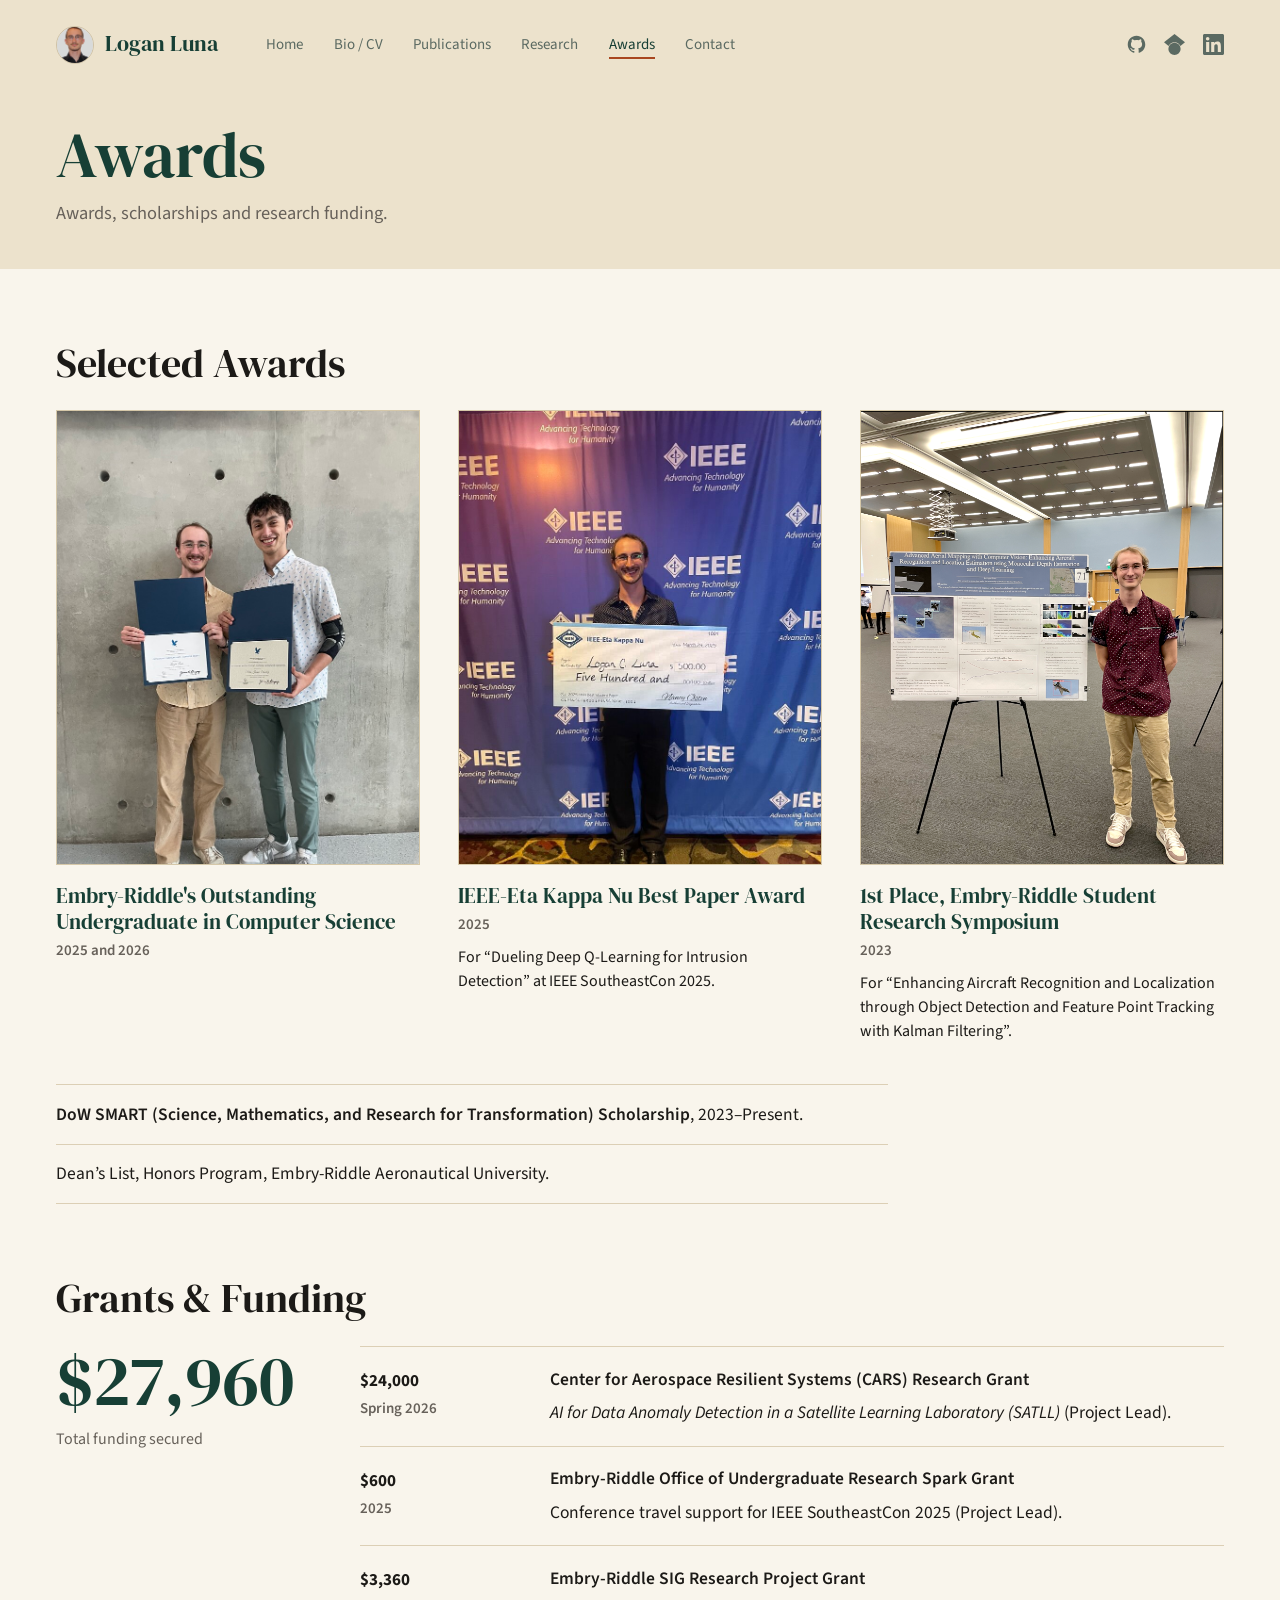
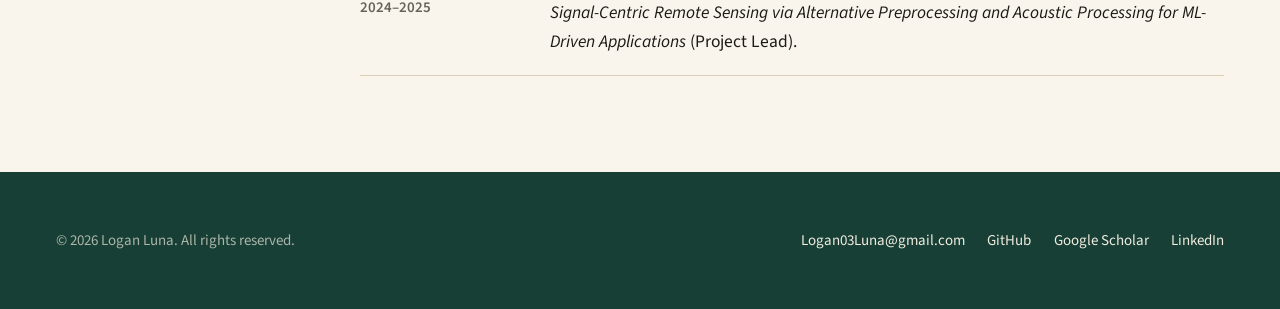
==== commit 0f6cc1f4: "Restyle figures and subpages; venue chips; Research hub" ====
--- a/awards.html
+++ b/awards.html
@@ -19,7 +19,32 @@
   <link rel="preconnect" href="https://fonts.googleapis.com">
   <link rel="preconnect" href="https://fonts.gstatic.com" crossorigin>
   <link href="https://fonts.googleapis.com/css2?family=DM+Serif+Display:ital@0;1&family=Source+Sans+3:ital,wght@0,300;0,400;0,600;0,700;1,400&display=swap" rel="stylesheet">
-  <link rel="stylesheet" href="style.css">
+  <link rel="stylesheet" href="style.css?v=20261120p">
+  <style>
+    .awd-tiles { display: grid; grid-template-columns: repeat(3, minmax(0, 1fr)); gap: 2.4rem; }
+    .awd-tile { margin: 0; }
+    .awd-tile img { display: block; width: 100%; aspect-ratio: 4 / 5; object-fit: cover; object-position: center top; border: 1px solid var(--rule); background: var(--paper); }
+    .page .awd-tile h3 { margin: 1.1rem 0 .35rem; font-family: var(--serif); font-weight: 400; font-size: 1.3rem; line-height: 1.25; color: var(--deep); }
+    .page .awd-tile .awd-year { font-size: 15px; font-weight: 600; color: var(--soft); margin: 0 0 .5rem; }
+    .page .awd-tile p { font-size: 16px; line-height: 1.5; margin: 0; }
+    .page section > ul.awd-more { margin-top: 2.6rem; max-width: 52rem; }
+    .page section > ul.awd-more > li { padding: .9rem 0; }
+    .awd-grants { display: grid; grid-template-columns: 16rem minmax(0, 1fr); gap: 0 3rem; align-items: start; }
+    .page .awd-total { margin: 0; }
+    .awd-total strong { display: block; font-family: var(--serif); font-weight: 400; font-size: clamp(3rem, 6vw, 4.4rem); line-height: 1; color: var(--deep); }
+    .awd-total span { display: block; margin-top: .6rem; font-size: 16px; color: var(--soft); }
+    .awd-grants .rail > li { padding: 1.1rem 0; }
+    .awd-grants .rail-key b { display: block; color: var(--ink); font-size: 17px; }
+    .page .awd-grants .rail-body p { margin: .25rem 0 0; }
+    @media (max-width: 900px) {
+      .awd-tiles { grid-template-columns: 1fr 1fr; gap: 1.8rem; }
+      .awd-grants { grid-template-columns: 1fr; gap: 1.6rem; }
+    }
+    @media (max-width: 600px) {
+      .awd-tiles { grid-template-columns: 1fr; gap: 2.4rem; }
+      .awd-tile img { aspect-ratio: 4 / 3.6; }
+    }
+  </style>
 </head>
 <body>
 <div class="top">
@@ -31,7 +56,6 @@
       <a href="publications.html">Publications</a>
       <a href="research.html">Research</a>
       <a href="awards.html" class="on" aria-current="page">Awards</a>
-      <a href="software.html">Software</a>
       <a href="contact.html">Contact</a>
       <span class="social">
         <a href="https://github.com/Logan-Cole-Luna" aria-label="GitHub"><svg viewBox="0 0 24 24"><path d="M12 2C6.477 2 2 6.484 2 12.017c0 4.425 2.865 8.18 6.839 9.504.5.092.682-.217.682-.483 0-.237-.008-.868-.013-1.703-2.782.605-3.369-1.343-3.369-1.343-.454-1.158-1.11-1.466-1.11-1.466-.908-.62.069-.608.069-.608 1.003.07 1.531 1.032 1.531 1.032.892 1.53 2.341 1.088 2.91.832.092-.647.35-1.088.636-1.338-2.22-.253-4.555-1.113-4.555-4.951 0-1.093.39-1.988 1.029-2.688-.103-.253-.446-1.272.098-2.65 0 0 .84-.27 2.75 1.026A9.564 9.564 0 0 1 12 6.844c.85.004 1.705.115 2.504.337 1.909-1.296 2.747-1.027 2.747-1.027.546 1.379.202 2.398.1 2.651.64.7 1.028 1.595 1.028 2.688 0 3.848-2.339 4.695-4.566 4.943.359.309.678.92.678 1.855 0 1.338-.012 2.419-.012 2.747 0 .268.18.58.688.482C19.138 20.192 22 16.439 22 12.017 22 6.484 17.523 2 12 2z"/></svg></a>
@@ -41,8 +65,8 @@
     </nav>
   </header>
   <section class="row page-hero">
-    <p class="pretitle">Logan Luna</p>
     <h1>Awards</h1>
+    <p class="page-intro">Awards, scholarships and research funding.</p>
   </section>
 </div>
 
@@ -51,72 +75,60 @@
 
   <section>
     <h2>Selected Awards</h2>
-    <ul class="awards-list">
+    <div class="awd-tiles">
+      <figure class="awd-tile">
+        <img src="pictures/Outstanding_Award.jpeg" alt="Outstanding Undergraduate in Computer Science Award">
+        <h3>Embry-Riddle's Outstanding Undergraduate in Computer Science</h3>
+        <p class="awd-year">2025 and 2026</p>
+      </figure>
+      <figure class="awd-tile">
+        <img src="pictures/southeastcon.jpg" alt="IEEE SoutheastCon Award">
+        <h3>IEEE-Eta Kappa Nu Best Paper Award</h3>
+        <p class="awd-year">2025</p>
+        <p>For “Dueling Deep Q-Learning for Intrusion Detection” at IEEE SoutheastCon 2025.</p>
+      </figure>
+      <figure class="awd-tile">
+        <img src="pictures/SRS_LoganLuna.png" alt="Student Research Symposium Award">
+        <h3>1st Place, Embry-Riddle Student Research Symposium</h3>
+        <p class="awd-year">2023</p>
+        <p>For “Enhancing Aircraft Recognition and Localization through Object Detection and Feature Point Tracking with Kalman Filtering”.</p>
+      </figure>
+    </div>
 
-      <!-- Outstanding Undergraduate -->
-      <li class="award-item">
-        <img src="pictures/Outstanding_Award.jpeg" alt="Outstanding Undergraduate in Computer Science Award" class="award-img">
-        <div>
-          <span class="item-title">Embry-Riddle's Outstanding Undergraduate in Computer Science</span>, 2025 &amp; 2026.
-        </div>
-      </li>
-
-      <!-- IEEE Award -->
-      <li class="award-item">
-        <img src="pictures/southeastcon.jpg" alt="IEEE SoutheastCon Award" class="award-img">
-        <div>
-          <span class="item-title">IEEE-Eta Kappa Nu Best Paper Award</span>, 2025.<br>
-          For “Dueling Deep Q-Learning for Intrusion Detection” at IEEE SoutheastCon 2025.
-        </div>
-      </li>
-
-      <!-- SRS Award -->
-      <li class="award-item">
-        <img src="pictures/SRS_LoganLuna.png" alt="Student Research Symposium Award" class="award-img">
-        <div>
-          <span class="item-title">1st Place, Embry-Riddle Student Research Symposium</span>, 2023.<br>
-          For “Enhancing Aircraft Recognition and Localization through Object Detection and Feature Point Tracking with Kalman Filtering”.
-        </div>
-      </li>
-
-      <li class="award-item">
-        <div>
-          <span class="item-title">DoW SMART (Science, Mathematics, and Research for Transformation) Scholarship</span>, 2023–Present.
-        </div>
-      </li>
-
-      <li class="award-item">
-        <div>
-          Dean’s List, Honors Program, Embry-Riddle Aeronautical University.
-        </div>
-      </li>
-
+    <ul class="awd-more">
+      <li><span class="item-title">DoW SMART (Science, Mathematics, and Research for Transformation) Scholarship</span>, 2023–Present.</li>
+      <li>Dean’s List, Honors Program, Embry-Riddle Aeronautical University.</li>
     </ul>
   </section>
 
   <section>
     <h2>Grants &amp; Funding</h2>
-    <p class="small">Total funding secured: $27,960</p>
-    <ul class="awards-list">
-      <li class="award-item">
-        <div>
-          <span class="item-title">Center for Aerospace Resilient Systems (CARS) Research Grant</span> — $24,000, Spring 2026.<br>
-          <em>AI for Data Anomaly Detection in a Satellite Learning Laboratory (SATLL)</em> (Project Lead).
-        </div>
-      </li>
-      <li class="award-item">
-        <div>
-          <span class="item-title">Embry-Riddle Office of Undergraduate Research Spark Grant</span> — $600, 2025.<br>
-          Conference travel support for IEEE SoutheastCon 2025 (Project Lead).
-        </div>
-      </li>
-      <li class="award-item">
-        <div>
-          <span class="item-title">Embry-Riddle SIG Research Project Grant</span> — $3,360, 2024–2025.<br>
-          <em>Signal-Centric Remote Sensing via Alternative Preprocessing and Acoustic Processing for ML-Driven Applications</em> (Project Lead).
-        </div>
-      </li>
-    </ul>
+    <div class="awd-grants">
+      <p class="awd-total"><strong>$27,960</strong><span>Total funding secured</span></p>
+      <ul class="rail">
+        <li>
+          <div class="rail-key"><b>$24,000</b>Spring 2026</div>
+          <div class="rail-body">
+            <span class="item-title">Center for Aerospace Resilient Systems (CARS) Research Grant</span>
+            <p><em>AI for Data Anomaly Detection in a Satellite Learning Laboratory (SATLL)</em> (Project Lead).</p>
+          </div>
+        </li>
+        <li>
+          <div class="rail-key"><b>$600</b>2025</div>
+          <div class="rail-body">
+            <span class="item-title">Embry-Riddle Office of Undergraduate Research Spark Grant</span>
+            <p>Conference travel support for IEEE SoutheastCon 2025 (Project Lead).</p>
+          </div>
+        </li>
+        <li>
+          <div class="rail-key"><b>$3,360</b>2024–2025</div>
+          <div class="rail-body">
+            <span class="item-title">Embry-Riddle SIG Research Project Grant</span>
+            <p><em>Signal-Centric Remote Sensing via Alternative Preprocessing and Acoustic Processing for ML-Driven Applications</em> (Project Lead).</p>
+          </div>
+        </li>
+      </ul>
+    </div>
   </section>
 </div>
 </main>
--- a/style.css
+++ b/style.css
@@ -69,7 +69,7 @@
   padding-top: 4.5rem;
   padding-bottom: 6.5rem;
 }
-.pretitle { color: var(--rust); font-size: 14px; font-weight: 600; letter-spacing: .14em; text-transform: uppercase; margin: 0 0 .9rem; }
+.pretitle { color: var(--rust); font-size: 1.15rem; font-weight: 400; margin: 0 0 .7rem; }
 .hero .pretitle { position: relative; }
 .hero .pretitle::before { content: ""; position: absolute; top: 50%; right: calc(100% + 1.3rem); width: 100vw; border-top: 1px solid var(--rust); opacity: .7; }
 .hero h1, .page-hero h1 { font-family: var(--serif); font-weight: 400; color: var(--deep); letter-spacing: -.005em; }
@@ -109,7 +109,7 @@
 /* ---------- News ---------- */
 .news-band { background: var(--cream); padding: 3.6rem 0; }
 .news-grid { display: grid; grid-template-columns: 10rem minmax(0, 1fr); gap: 2rem; }
-.news-label { font-size: 13px; font-weight: 700; letter-spacing: .16em; text-transform: uppercase; color: var(--rust); padding-top: .2rem; }
+.news-label { font-size: 1.15rem; font-weight: 400; color: var(--rust); }
 .news-grid > .news { grid-column: 2; }
 .news { list-style: none; margin: 0; padding: 0; display: grid; grid-template-columns: repeat(2, minmax(0, 1fr)); gap: 1rem 4rem; }
 .news li { display: grid; grid-template-columns: 7.4rem minmax(0, 1fr); gap: .8rem; font-size: 15.5px; line-height: 1.5; padding-bottom: 1rem; border-bottom: 1px solid var(--rule-soft); }
@@ -122,7 +122,7 @@
 details.more .news { margin-top: 1.4rem; }
 
 .now { grid-column: 2; border-left: 3px solid var(--rust); padding: .15rem 0 .2rem 1.3rem; margin-bottom: 1.4rem; max-width: 62rem; }
-.now-tag { display: inline-block; font-size: 12px; font-weight: 700; letter-spacing: .12em; text-transform: uppercase; color: var(--rust); margin-bottom: .3rem; }
+.now-tag { display: inline-block; font-size: 15px; font-weight: 600; color: var(--rust); margin-bottom: .3rem; }
 .now p { margin: 0 0 .8rem; font-size: 16.5px; line-height: 1.6; }
 
 /* ---------- Paper cards ---------- */
@@ -133,27 +133,27 @@
 .paper h3 { font-family: var(--serif); font-weight: 400; font-size: 1.42rem; line-height: 1.22; margin: 0 0 1.1rem; }
 .paper.wide h3 { font-size: 1.7rem; }
 .tags { display: flex; flex-wrap: wrap; gap: .4rem; margin-bottom: 1.1rem; }
-.tag { font-size: 12px; font-weight: 700; letter-spacing: .08em; text-transform: uppercase; padding: .2rem .55rem; background: #e6dcc6; color: #4e4a44; }
+.tag { font-size: 14px; font-weight: 600; padding: .15rem .5rem; background: #e6dcc6; color: #4e4a44; }
 .tag.amber { background: #f3dccd; color: #8f3a18; }
 .tag.green { background: #dde7da; color: #2f6b45; }
 .authors { font-size: 15px; color: var(--soft); margin: 0 0 .2rem; }
 .authors strong { color: var(--ink); }
-.venue { font-size: 15px; font-style: italic; color: var(--soft); margin: 0 0 1.3rem; padding-bottom: 1.3rem; border-bottom: 1px solid var(--rule-soft); }
+.venue { font-size: 15px; color: var(--soft); margin: 0 0 1.3rem; padding-bottom: 1.3rem; border-bottom: 1px solid var(--rule-soft); }
 .paper .desc { font-size: 15.5px; margin: 0 0 1.8rem; }
 .links { margin-top: auto; display: flex; flex-wrap: wrap; gap: 1.3rem; }
-.links a { font-size: 13px; font-weight: 700; letter-spacing: .1em; text-transform: uppercase; color: var(--rust); text-decoration: none; }
-.links a:hover { text-decoration: underline; }
+.links a { font-size: 15px; font-weight: 600; color: var(--rust); text-decoration: underline; text-decoration-color: rgba(168, 70, 31, .35); text-underline-offset: 3px; }
+.links a:hover { text-decoration-color: currentColor; }
 .all { display: flex; align-items: center; justify-content: center; height: 58px; margin-top: 3rem; border: 2px solid var(--ink); color: var(--ink); text-decoration: none; font-weight: 600; }
 .all:hover { background: var(--ink); color: var(--cream); }
 
 /* ---------- Poster band ---------- */
 .posters { background: var(--paper); color: var(--deep); }
-.posters .eyebrow { color: var(--rust); font-size: 14px; font-weight: 700; letter-spacing: .16em; text-transform: uppercase; margin-bottom: 3rem; }
+.posters .eyebrow { color: var(--rust); font-size: 1.15rem; font-weight: 400; margin-bottom: 2.4rem; }
 .poster-list { display: grid; grid-template-columns: repeat(4, minmax(0, 1fr)); gap: 2.6rem 2.2rem; }
 .poster a.thumb { display: block; background: var(--sand-2); border: 1px solid var(--rule); padding: 6px; }
 .poster a.thumb:hover { border-color: var(--rust); }
 .poster img { width: 100%; aspect-ratio: 4 / 3; object-fit: cover; object-position: top; }
-.poster .yr { display: block; margin-top: 1.3rem; font-size: 12.5px; font-weight: 600; letter-spacing: .12em; text-transform: uppercase; color: var(--soft-green); }
+.poster .yr { display: block; margin-top: 1.3rem; font-size: 14.5px; font-weight: 600; color: var(--soft-green); }
 .poster h3 { font-family: var(--serif); font-weight: 400; font-size: 1.22rem; line-height: 1.25; margin: .3rem 0 0; color: var(--deep); }
 .poster-more { margin-top: 3.5rem; }
 
@@ -162,19 +162,19 @@
 .focus-grid { display: grid; grid-template-columns: repeat(2, minmax(0, 1fr)); gap: 2.4rem; }
 .focus-card { background: var(--cream); border: 1px solid var(--rule); padding: 2.6rem 2.6rem 3rem; }
 .focus-card::before { content: ""; display: block; width: 2.2rem; border-top: 2px solid var(--rust); margin-bottom: 1.3rem; }
-.focus-card .kind { font-size: 12.5px; font-weight: 700; letter-spacing: .12em; text-transform: uppercase; color: var(--rust); margin: 0 0 .5rem; }
+.focus-card .kind { font-size: 15px; font-weight: 600; color: var(--rust); margin: 0 0 .5rem; }
 .focus-card h3 { font-family: var(--serif); font-weight: 400; font-size: 1.5rem; line-height: 1.25; margin: 0 0 .6rem; }
 .focus-card p { margin: 0; color: var(--soft); }
 
 /* ---------- Subpages ---------- */
-.page-hero { padding-top: 2.5rem; padding-bottom: 4rem; }
+.page-hero { padding-top: 2rem; padding-bottom: 2.6rem; }
 .page-hero h1 { font-size: clamp(2.6rem, 5vw, 4.2rem); line-height: 1.05; margin: 0; }
 
 .page { background: var(--cream); padding: 4.5rem 0 6rem; }
 .page .row > section { max-width: 920px; margin-bottom: 4.5rem; }
 .page .row > section:last-child { margin-bottom: 0; }
 .page section h2 { font-family: var(--serif); font-weight: 400; font-size: clamp(1.9rem, 3.4vw, 2.5rem); line-height: 1.1; color: var(--ink); margin: 0 0 1.6rem; }
-.page section h3 { font-size: 13px; font-weight: 700; letter-spacing: .16em; text-transform: uppercase; color: var(--rust); margin: 2.8rem 0 1.1rem; }
+.page section h3 { font-family: var(--serif); font-size: 1.3rem; font-weight: 400; color: var(--deep); margin: 2.8rem 0 1rem; }
 .page p { margin: 0 0 1.1em; }
 .page section > ul { list-style: none; padding: 0; margin: 0; }
 .page section > ul > li { padding: 1.2rem 0; border-top: 1px solid var(--rule-soft); margin: 0; }
@@ -252,22 +252,16 @@
   .pdf-container { height: 70vh; }
 }
 
-/* ---------- Hero: AIProver run replay ---------- */
+/* ---------- Hero: orchestration run replay ---------- */
 .fig-frame.boxed.proof-hero, a.proof-hero { display: block; color: inherit; text-decoration: none; padding: 1.1rem 1.2rem .9rem; transition: border-color .2s, box-shadow .2s; }
 a.proof-hero:hover { border-color: var(--rust); box-shadow: 0 2px 0 rgba(168, 70, 31, .12); }
-.ph-head { display: flex; justify-content: space-between; align-items: center; gap: .6rem; }
-.ph-eyebrow { font-size: 11.5px; font-weight: 700; letter-spacing: .14em; text-transform: uppercase; color: var(--rust); }
-.ph-status { font-size: 11px; font-weight: 700; letter-spacing: .08em; text-transform: uppercase; padding: .15rem .5rem; background: #e6dcc6; color: #4e4a44; white-space: nowrap; }
-.ph-status.done { background: #dde7da; color: #2f6b45; }
-.ph-title { font-family: var(--serif); font-size: 1.22rem; line-height: 1.2; color: var(--deep); margin: .35rem 0 .2rem; }
-.ph-graph svg { width: 100%; height: auto; display: block; }
-.ph-graph svg g, .ph-graph svg path { transition: opacity .4s, fill .3s, stroke .3s; }
-.ph-bar { display: flex; gap: .7rem; align-items: baseline; border-top: 1px solid var(--rule); padding-top: .55rem; margin-top: .2rem; min-height: 2.6em; font-size: 14px; line-height: 1.35; color: var(--ink); }
-.ph-clock { font-family: "IBM Plex Mono", ui-monospace, monospace; font-size: 12.5px; color: var(--deep); flex: none; }
-.ph-msg code { font-family: "IBM Plex Mono", ui-monospace, monospace; font-size: 12.5px; word-break: break-all; }
-.ph-foot { display: flex; flex-wrap: wrap; gap: .3rem 1rem; align-items: baseline; font-size: 12.5px; color: var(--soft); margin-top: .35rem; }
-.ph-foot b { font-family: var(--serif); font-weight: 400; font-size: 1.05rem; color: var(--ink); }
-.ph-more { margin-left: auto; color: var(--rust); font-weight: 600; font-size: 13px; }
+.ph-title { font-family: var(--serif); font-size: 1.22rem; line-height: 1.2; color: var(--deep); margin: 0 0 .1rem; }
+.ph-graph svg { display: block; }
+.ph-graph svg g, .ph-graph svg path, .ph-graph svg text { transition: opacity .4s, fill .3s, stroke .3s; }
+.ph-graph .ph-lemma { font-family: "IBM Plex Mono", ui-monospace, monospace; font-size: 13px; paint-order: stroke; stroke: #f7f2e7; stroke-width: 4px; stroke-linejoin: round; }
+.ph-graph .ph-thm { font-family: var(--sans); font-size: 14px; font-weight: 600; }
+.ph-more { display: block; text-align: right; margin-top: .3rem; font-size: 14px; font-weight: 400; color: var(--rust); }
+a.proof-hero:hover .ph-more { text-decoration: underline; text-underline-offset: 3px; }
 
 /* ---------- Papers: 6-column grid with a featured card ---------- */
 .paper-grid { grid-template-columns: repeat(6, minmax(0, 1fr)); }
@@ -288,7 +282,6 @@
 @media (max-width: 640px) {
   .paper-grid { grid-template-columns: 1fr; }
   .paper, .paper.half, .paper.wide, .paper.feature { grid-column: auto; }
-  .ph-more { margin-left: 0; }
 }
 
 /* accent lines running into the hero panel */
@@ -312,3 +305,129 @@
   .menu a { font-size: 14.5px; white-space: nowrap; }
   .social { gap: .8rem; }
 }
+
+/* ---------- Paper card: DQN intrusion-detection animation ---------- */
+.paper.wide.full { grid-column: 1 / -1; }
+.paper.feature.flip { grid-template-columns: minmax(0, 600px) minmax(0, 1fr); }
+.paper.feature.flip .feature-text { min-height: 0; }
+.paper.feature.flip .feature-text .links { margin-top: 1.4rem; }
+.paper.feature.flip .feature-fig { order: -1; }
+@media (max-width: 900px) { .paper.feature.flip { grid-template-columns: 1fr; } .paper.feature.flip .feature-fig { order: 0; } }
+.fig-frame.boxed.anim-dqn { padding: 1.3rem 1.3rem 1.1rem; }
+.dqn-svg svg { width: 100%; height: auto; display: block; overflow: visible; }
+.dqn-fig figcaption { line-height: 1.5; }
+@media (max-width: 640px) { .fig-frame.boxed.anim-dqn { padding: 1rem .8rem .9rem; } }
+
+/* ---------- Paper card: SensorWF animation ---------- */
+.swf-fig { margin: 0 0 1.8rem; }
+.fig-frame.anim-sensorwf { padding: .4rem 0 0; }
+.swf-svg svg { width: 100%; height: auto; display: block; overflow: visible; }
+.swf-fig figcaption { margin-top: .6rem; font-size: 13.5px; line-height: 1.5; color: var(--soft); }
+
+/* ---------- Paper card: AIProver session figure ----------
+   Unframed: drawn on the card paper. The Lean file is the one bordered box. */
+.paper.feature.aip-feature { grid-template-columns: minmax(0, 1fr) minmax(0, 620px); }
+@media (max-width: 900px) { .paper.feature.aip-feature { grid-template-columns: 1fr; } .aip-feature .feature-fig { max-width: 640px; } }
+.fig-frame.anim-aiprover { padding: 0; }
+.aip-strip { margin: 0 0 .45rem calc(164px + 1.25rem); font-size: 13px; line-height: 1.4; color: var(--soft); }
+.aip-stage { font: inherit; color: inherit; background: none; border: 0; padding: 0; cursor: pointer; transition: color .25s; }
+.aip-stage:hover { color: var(--ink); }
+.aip-stage:focus-visible { outline: 1px solid var(--rust); outline-offset: 2px; }
+.aip-stage.is-on { color: var(--rust); }
+.aip-arrow { margin: 0 .35rem; color: var(--soft); }
+.aip-main { display: grid; grid-template-columns: 164px minmax(0, 1fr); gap: 1.25rem; align-items: start; opacity: var(--aip-fade, 1); }
+.aip-eng p { margin: 0 0 .65rem; font-size: 14px; line-height: 1.5; color: var(--ink); }
+.aip-eng i { font-style: italic; }
+.aip-thm-h { font-weight: 600; color: var(--deep); }
+.aip-eng .aip-disp { margin: .1rem 0 .75rem; white-space: nowrap; }
+.aip-eng .aip-proof { color: var(--soft); }
+.aip-pair { transition: background-color .3s, box-shadow .3s; }
+.aip-pair.is-on { background: rgba(192, 138, 43, .2); box-shadow: 0 1.5px 0 #c08a2b; }
+.aip-code { background: #efe6d4; border: 1px solid var(--rule); border-radius: 3px; min-width: 0; }
+.aip-file { display: flex; justify-content: space-between; gap: .8rem; padding: .3rem .7rem; border-bottom: 1px solid var(--rule); font-family: "IBM Plex Mono", ui-monospace, monospace; font-size: 13px; color: var(--soft); }
+.aip-src { font-family: "IBM Plex Mono", ui-monospace, monospace; font-size: 13px; line-height: 20px; padding: .4rem 0 .45rem; overflow-x: auto; }
+.aip-ln { display: flex; white-space: pre; }
+.aip-ln.is-err { background: rgba(168, 70, 31, .07); }
+.aip-num { flex: none; width: 2.4em; padding-right: .8em; text-align: right; color: var(--soft); }
+.aip-tx { color: var(--ink); padding-right: .6rem; }
+.aip-kw { color: var(--deep); font-weight: 500; }
+.aip-err { text-decoration: underline wavy var(--rust); text-decoration-thickness: 1px; text-underline-offset: 4px; }
+.aip-msg { overflow: hidden; padding-left: 3.2em; font-size: 13px; line-height: 19px; white-space: nowrap; }
+.aip-msg-err { color: var(--rust); }
+.aip-msg-search { color: var(--soft); }
+.aip-msg-hit { line-height: 20px; color: var(--green); }
+.aip-q { color: var(--ink); }
+.aip-hit, .aip-lemma { color: var(--green); font-weight: 500; }
+.aip-hide { visibility: hidden; }
+.aip-fly { position: absolute; left: 0; top: 0; z-index: 2; font-family: "IBM Plex Mono", ui-monospace, monospace; font-size: 13px; line-height: 20px; font-weight: 500; color: var(--green); white-space: pre; pointer-events: none; opacity: 0; }
+.aip-caret { display: inline-block; width: 1.5px; height: 15px; margin-left: 1px; vertical-align: -3px; background: var(--rust); }
+.aip-tick { color: var(--green); font-weight: 600; }
+.aip-goals { font-family: "Source Sans 3", sans-serif; font-size: 13px; color: var(--green); }
+.aip-bad { color: var(--rust); }
+.aip-good { color: var(--green); }
+.aip-reward { color: var(--rust); font-weight: 500; }
+.aip-train { margin-top: .75rem; padding-top: .6rem; border-top: 1px solid var(--rule); }
+.aip-train-head { margin: 0 0 .5rem; font-size: 13.5px; line-height: 1.4; color: var(--soft); }
+.aip-train-name { font-weight: 600; color: var(--deep); }
+.aip-resume { float: right; margin-left: .8rem; font: inherit; color: var(--rust); background: none; border: 0; padding: 0; cursor: pointer; }
+.aip-resume:hover { color: var(--ink); }
+.aip-resume:focus-visible { outline: 1px solid var(--rust); outline-offset: 2px; }
+.aip-train-fig svg { display: block; overflow: visible; }
+svg.aip-wires { position: absolute; inset: 0; width: 100%; height: 100%; pointer-events: none; overflow: visible; }
+svg.aip-wires path { fill: none; stroke: var(--rust); stroke-width: 1; opacity: .75; }
+svg.aip-wires path.aip-link { stroke: #c08a2b; opacity: .9; }
+.aip-fig figcaption { margin-top: .7rem; font-size: 13.5px; line-height: 1.5; color: var(--soft); }
+@media (max-width: 640px) {
+  .aip-strip { margin-left: 0; }
+  .aip-arrow { margin: 0 .25rem; }
+  .aip-main { grid-template-columns: 1fr; gap: .4rem; }
+  .aip-eng .aip-proof { display: none; }
+  .aip-src { overflow-x: hidden; }
+  .aip-ln { white-space: pre-wrap; }
+  .aip-tx { min-width: 0; overflow-wrap: anywhere; }
+  .aip-num { width: 2em; padding-right: .6em; }
+  .aip-msg { padding-left: 2.6em; white-space: normal; }
+}
+
+/* ---------- Paper card: Signal-Centric sonar animation ---------- */
+.sonar-fig { margin: 0 0 1.8rem; }
+.fig-frame.anim-sonar { padding: .2rem 0 0; }
+.sonar-svg svg { width: 100%; height: auto; display: block; overflow: visible; }
+.sonar-fig figcaption { margin-top: .9rem; font-size: 13.5px; line-height: 1.5; color: var(--soft); }
+
+/* ---------- Paper card: direct policy transfer, UAV animation ---------- */
+.paper.feature.flip.uav-feature { grid-template-columns: minmax(0, 620px) minmax(0, 1fr); }
+@media (max-width: 900px) { .paper.feature.flip.uav-feature { grid-template-columns: 1fr; } .uav-feature .feature-fig { max-width: 620px; } }
+.fig-frame .uav-canvas { position: static; opacity: 1; display: block; width: 100%; height: 302px; }
+.uav-fig figcaption { line-height: 1.5; }
+
+.venue .award { color: var(--green); font-weight: 600; }
+
+/* Figure captions read like a paper's: left-aligned, numbered */
+.feature-fig figcaption, .sonar-fig figcaption, .swf-fig figcaption, .fig-hero figcaption { text-align: left; }
+figcaption b { color: var(--ink); font-weight: 600; }
+
+/* Half cards side by side: the figure takes up any extra height so both captions sit at the same baseline */
+.paper.half > figure { flex: 1 1 auto; display: flex; flex-direction: column; }
+.paper.half > figure > .fig-frame { flex: 1 1 auto; display: flex; flex-direction: column; justify-content: center; }
+
+/* Venue line: one coloured kind chip, then the venue, right under the title */
+.venue { color: var(--ink); font-weight: 500; margin: -.2rem 0 .8rem; padding-bottom: 0; border-bottom: 0; }
+.paper .authors { padding-bottom: 1.3rem; margin-bottom: 1.3rem; border-bottom: 1px solid var(--rule-soft); }
+.vkind { display: inline-block; margin-right: .55rem; padding: .1rem .5rem; border-radius: 3px; font-size: 13.5px; font-weight: 600; line-height: 1.5; vertical-align: 1px; }
+.vk-journal { background: #dbe7df; color: #1f5c48; }
+.vk-conf { background: #f3dccd; color: #8f3a18; }
+.vk-workshop { background: #f1e3c2; color: #7a5612; }
+.vk-review { background: #e6dcc6; color: #5a5144; }
+
+/* ---------- Subpages, 2026-11 refresh ---------- */
+.page-intro { margin: .7rem 0 0; max-width: 44rem; font-size: 1.15rem; line-height: 1.5; color: var(--soft); }
+.page .row > section { max-width: none; }
+.page .row > section > h2 { max-width: 920px; }
+/* Rail list: a narrow left column (year, date, venue) beside the entry, like the homepage news */
+.rail { list-style: none; margin: 0; padding: 0; }
+.rail > li { display: grid; grid-template-columns: 9.5rem minmax(0, 1fr); gap: 0 2.4rem; padding: 1.4rem 0; border-top: 1px solid var(--rule-soft); }
+.rail > li:last-child { border-bottom: 1px solid var(--rule-soft); }
+.rail-key { font-size: 15px; font-weight: 600; color: var(--soft); padding-top: .15rem; }
+.rail-body { max-width: 52rem; }
+@media (max-width: 700px) { .rail > li { grid-template-columns: 1fr; gap: .3rem; } }
